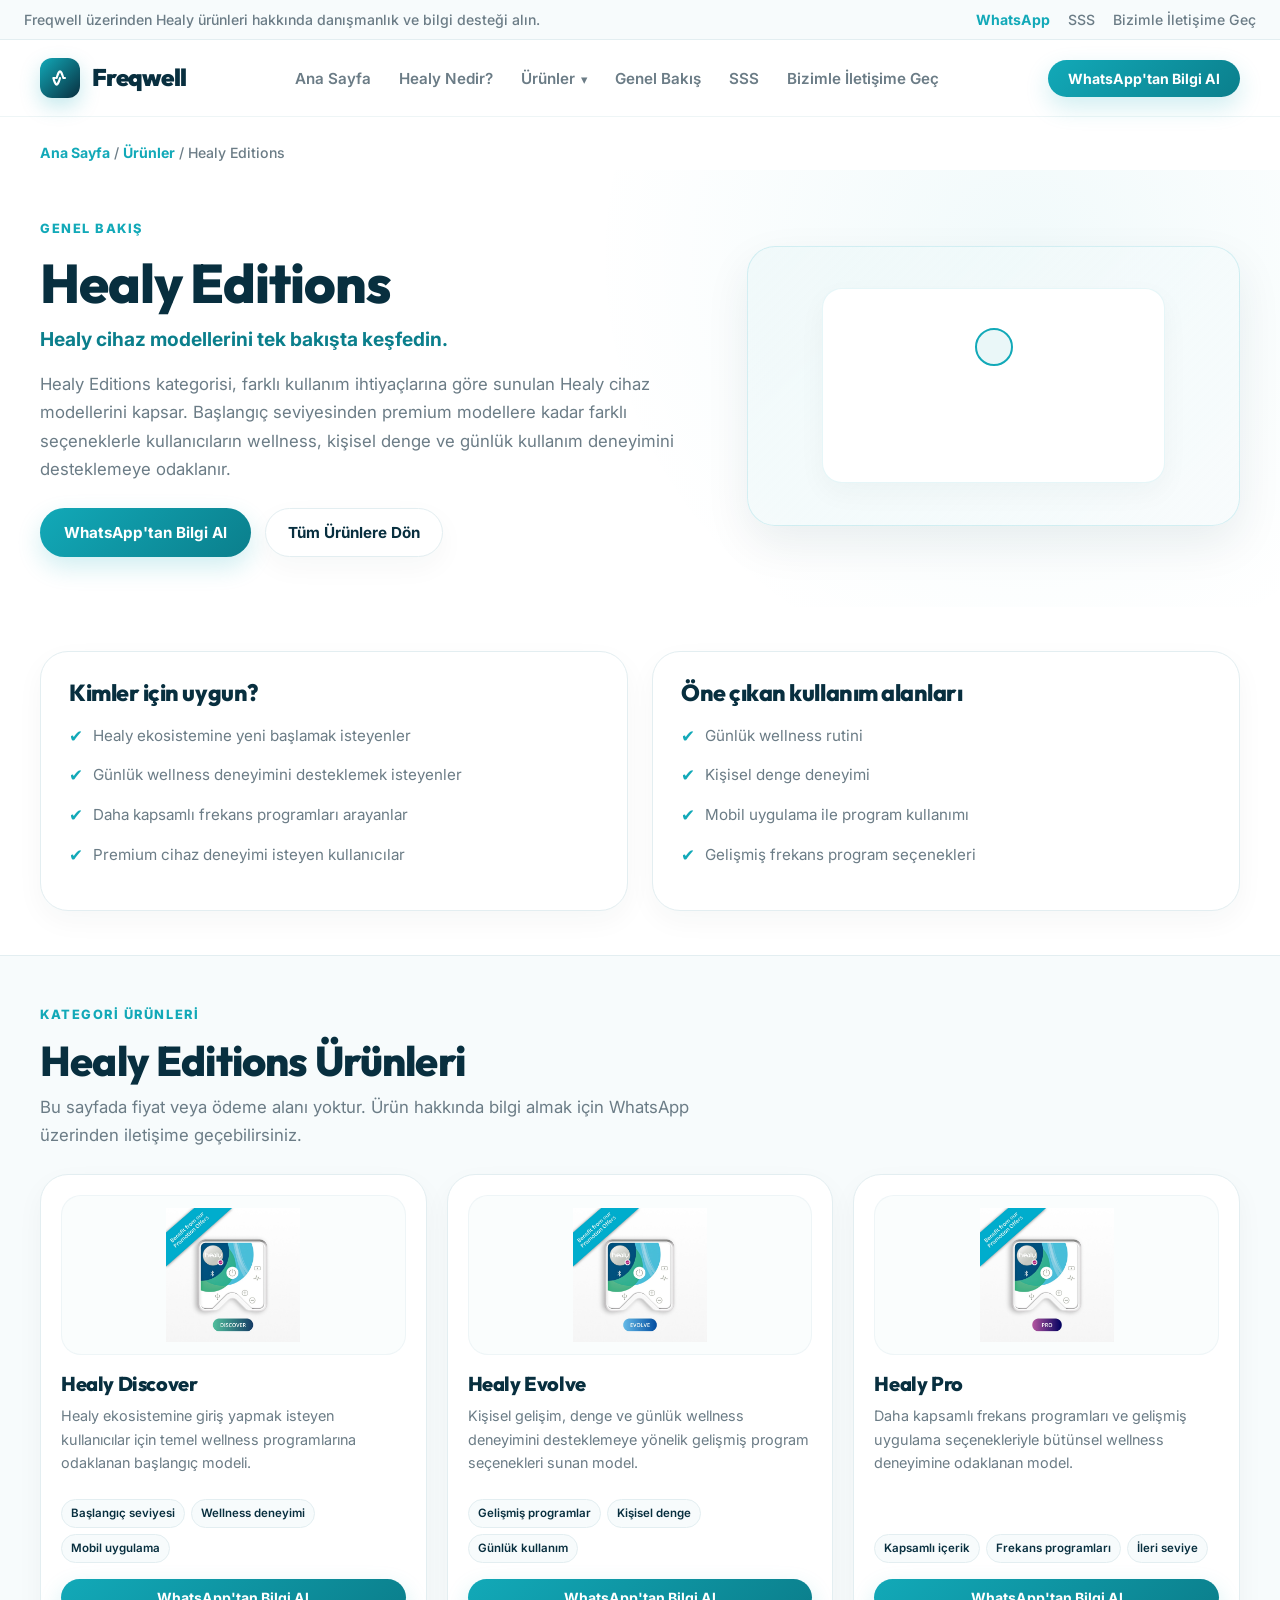
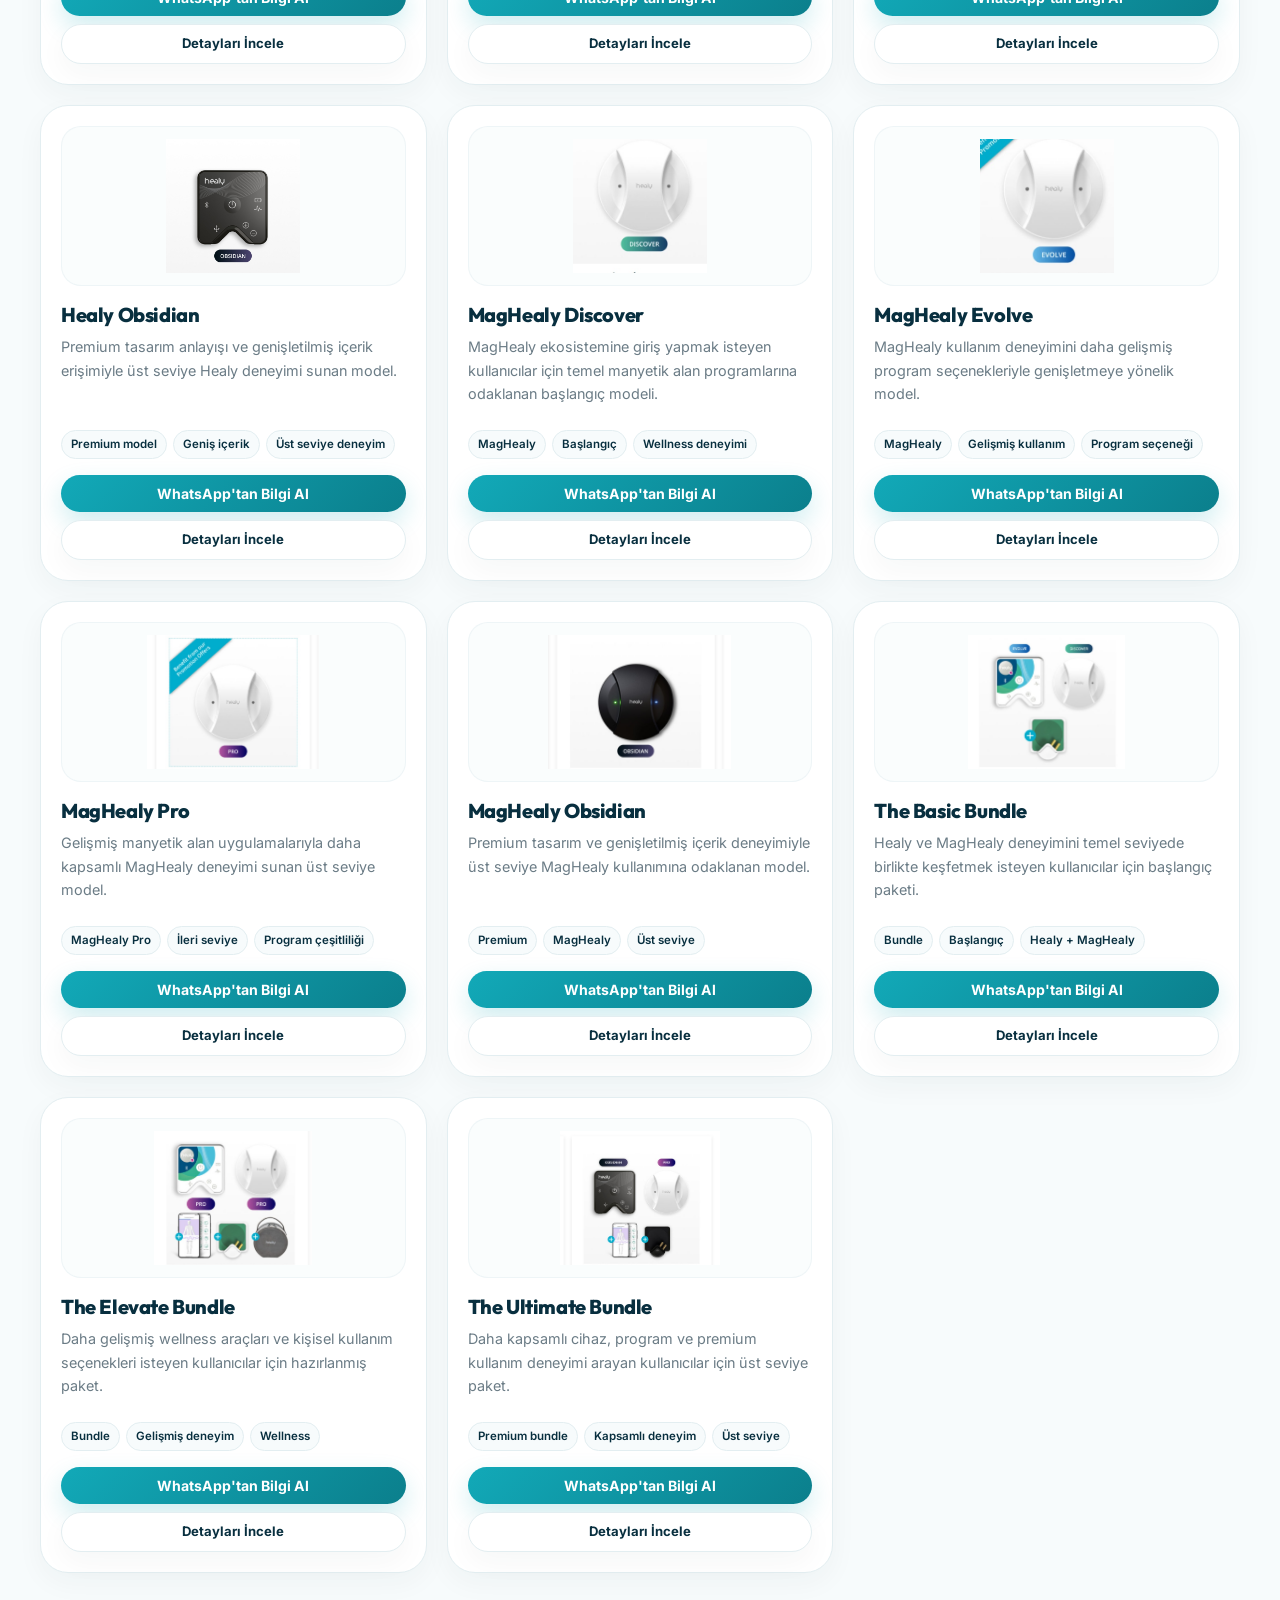
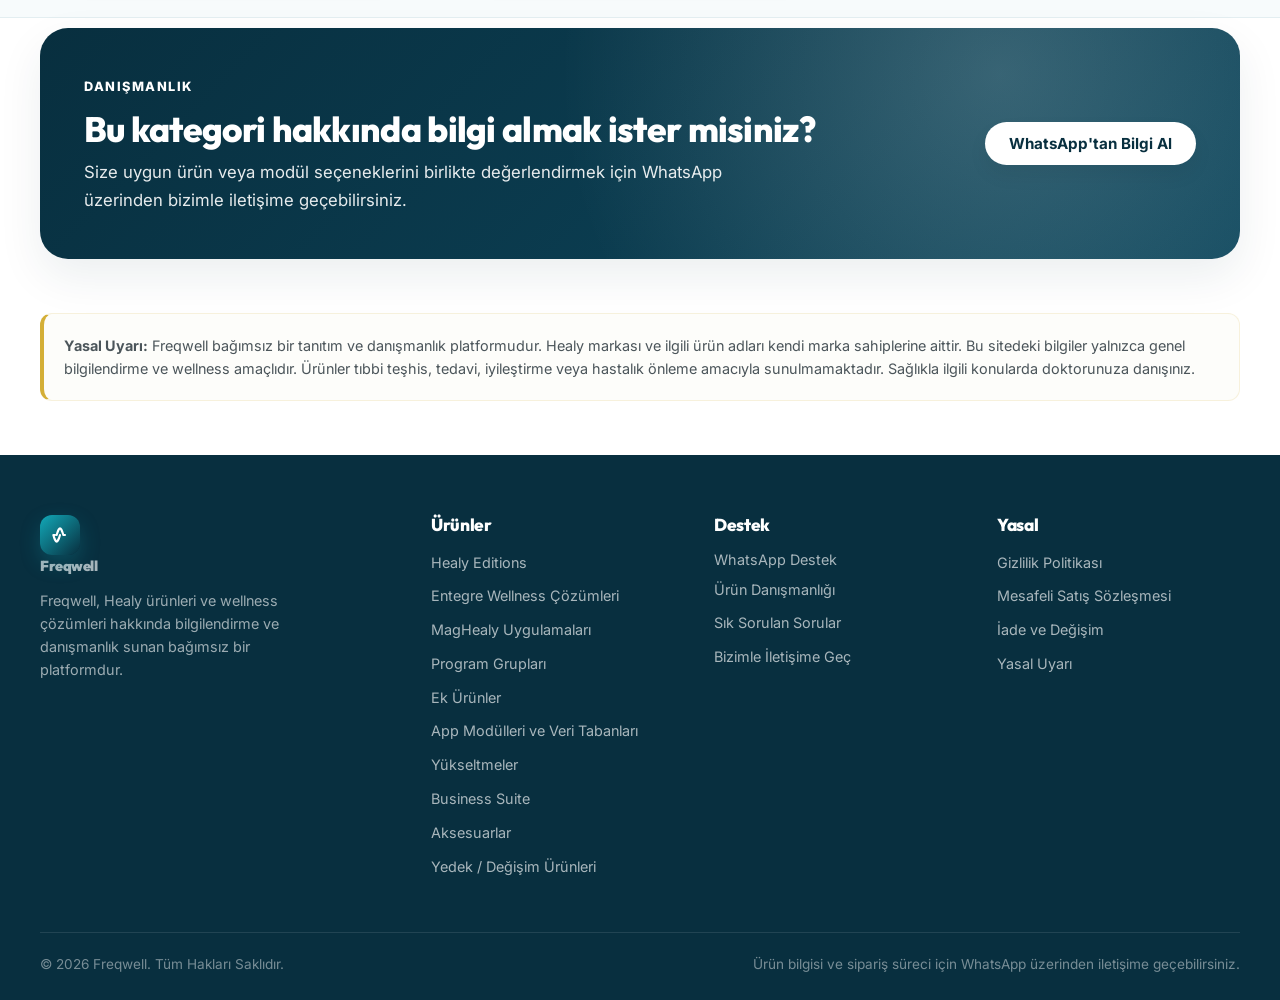
==== pages/category-overview.html @ 941a9c40 "Sıfırdan temiz yükleme" ====
<!DOCTYPE html>
<html lang="tr">
<head>
  <meta charset="UTF-8" />
  <meta name="viewport" content="width=device-width, initial-scale=1.0" />
  <title>Freqwell | Kategori Genel Bakış</title>
  <meta name="description" content="Freqwell kategori genel bakış sayfası. Healy ürün kategorileri, Editions, Program grupları ve modüller hakkında Türkçe bilgilendirme." />
  <link rel="stylesheet" href="../css/style.css" />
</head>
<body data-page="overview">

  <!-- 1. ÜST PROMO BAR -->
  <div class="topbar">
    <p>Freqwell üzerinden Healy ürünleri hakkında danışmanlık ve bilgi desteği alın.</p>
    <div class="topbar-links">
      <button class="link-button" data-whatsapp-general aria-label="WhatsApp Destek">WhatsApp</button>
      <a href="../index.html#faq">SSS</a>
      <a href="../index.html#contact">Bizimle İletişime Geç</a>
    </div>
  </div>

  <!-- 2. HEADER / NAVBAR -->
  <header class="site-header" id="siteHeader">
    <nav class="navbar container">
      <a class="logo" href="../index.html" aria-label="Freqwell ana sayfa">
        <div class="logo-mark" aria-hidden="true">
          <svg class="logo-mark-svg" viewBox="0 0 24 24">
            <path d="M4 12h2M8 12c1-4 3-8 4-8s3 4 4 8m-4 0c-1 4-3 8-4 8s-3-4-4-8m12 0h2" />
          </svg>
        </div>
        <span>Freqwell</span>
      </a>

      <button class="menu-toggle" id="menuToggle" aria-label="Menüyü aç veya kapat" aria-expanded="false">
        <span></span>
        <span></span>
        <span></span>
      </button>

      <div class="nav-links" id="navLinks">
        <a href="../index.html#home">Ana Sayfa</a>
        <a href="../index.html#healy-nedir">Healy Nedir?</a>
        <div class="dropdown">
          <a href="../index.html#products">Ürünler <span style="font-size: 0.8rem; margin-left: 2px;">▾</span></a>
          <div class="dropdown-menu">
            <a href="category-overview.html?category=editions">Healy Editions</a>
            <a href="category-overview.html?category=integrated-wellness">Entegre Wellness Çözümleri</a>
            <a href="category-overview.html?category=maghealy-applications">MagHealy Uygulamaları</a>
            <a href="category-overview.html?category=program-groups">Program Grupları</a>
            <a href="category-overview.html?category=add-ons">Ek Ürünler</a>
            <a href="category-overview.html?category=app-modules">App Modülleri ve Veri Tabanları</a>
            <a href="category-overview.html?category=upgrades">Yükseltmeler</a>
            <a href="category-overview.html?category=business-suite">Business Suite</a>
            <a href="category-overview.html?category=accessories">Aksesuarlar</a>
            <a href="category-overview.html?category=replacements">Yedek / Değişim Ürünleri</a>
          </div>
        </div>
        <a href="category-overview.html?category=editions">Genel Bakış</a>
        <a href="../index.html#faq">SSS</a>
        <a href="../index.html#contact">Bizimle İletişime Geç</a>
      </div>

      <button class="primary-btn header-cta" data-whatsapp-general>WhatsApp'tan Bilgi Al</button>
    </nav>
  </header>

  <!-- DİNAMİK İÇERİK ROOTU -->
  <main id="overviewRoot">
    <!-- JS ile kategori genel bakış içeriği basılır -->
  </main>

  <!-- 9. FOOTER -->
  <footer class="site-footer">
    <div class="container footer-grid">
      <div>
        <a class="logo footer-logo" href="../index.html">
          <div class="logo-mark" aria-hidden="true">
            <svg class="logo-mark-svg" viewBox="0 0 24 24">
              <path d="M4 12h2M8 12c1-4 3-8 4-8s3 4 4 8m-4 0c-1 4-3 8-4 8s-3-4-4-8m12 0h2" />
            </svg>
          </div>
          <span>Freqwell</span>
        </a>
        <p>Freqwell, Healy ürünleri ve wellness çözümleri hakkında bilgilendirme ve danışmanlık sunan bağımsız bir platformdur.</p>
      </div>
      <div>
        <h3>Ürünler</h3>
        <a href="category-overview.html?category=editions">Healy Editions</a>
        <a href="category-overview.html?category=integrated-wellness">Entegre Wellness Çözümleri</a>
        <a href="category-overview.html?category=maghealy-applications">MagHealy Uygulamaları</a>
        <a href="category-overview.html?category=program-groups">Program Grupları</a>
        <a href="category-overview.html?category=add-ons">Ek Ürünler</a>
        <a href="category-overview.html?category=app-modules">App Modülleri ve Veri Tabanları</a>
        <a href="category-overview.html?category=upgrades">Yükseltmeler</a>
        <a href="category-overview.html?category=business-suite">Business Suite</a>
        <a href="category-overview.html?category=accessories">Aksesuarlar</a>
        <a href="category-overview.html?category=replacements">Yedek / Değişim Ürünleri</a>
      </div>
      <div>
        <h3>Destek</h3>
        <button class="footer-link-btn" data-whatsapp-general>WhatsApp Destek</button>
        <a href="../index.html#healy-nedir">Ürün Danışmanlığı</a>
        <a href="../index.html#faq">Sık Sorulan Sorular</a>
        <a href="../index.html#contact">Bizimle İletişime Geç</a>
      </div>
      <div>
        <h3>Yasal</h3>
        <a href="../index.html#contact">Gizlilik Politikası</a>
        <a href="../index.html#contact">Mesafeli Satış Sözleşmesi</a>
        <a href="../index.html#contact">İade ve Değişim</a>
        <a href="../index.html#contact">Yasal Uyarı</a>
      </div>
    </div>
    <div class="container footer-bottom">
      <span>© 2026 Freqwell. Tüm Hakları Saklıdır.</span>
      <span>Ürün bilgisi ve sipariş süreci için WhatsApp üzerinden iletişime geçebilirsiniz.</span>
    </div>
  </footer>

  <div class="toast" id="toast" role="status" aria-live="polite"></div>
  <script src="../js/script.js"></script>
</body>
</html>
---- css/style.css ----
@import url('https://fonts.googleapis.com/css2?family=Inter:wght@300;400;500;600;700;800&family=Outfit:wght@400;500;600;700;800;900&display=swap');

:root {
  --primary: #082f3f;       /* Koyu lacivert başlıklar */
  --secondary: #eaf7f8;     /* Soft petrol mavisi/turkuaz yardımcı */
  --accent: #12a9b8;        /* Petrol mavisi / turkuaz vurgu */
  --accent-dark: #0b7f8c;   /* Koyu turkuaz vurgu */
  --background: #ffffff;    /* Beyaz ağırlıklı arka plan */
  --surface: #f7fbfc;       /* Soft gri-mavi kart yüzeyleri */
  --text: #102a34;          /* Okunabilir koyu metin */
  --muted: #6b7c86;         /* İkincil metin */
  --border: #e3eef1;        /* İnce sınırlar */
  --shadow: 0 18px 45px rgba(8, 47, 63, 0.08); /* Yumuşak gölge */
  --shadow-soft: 0 10px 28px rgba(8, 47, 63, 0.04);
  --gold: #d4af37;          /* Yardımcı soft altın rengi */
  --radius: 28px;
  --radius-sm: 16px;
  --container: 1200px;
  --transition: all 0.3s cubic-bezier(0.16, 1, 0.3, 1);
}

* {
  box-sizing: border-box;
  margin: 0;
  padding: 0;
}

html {
  scroll-behavior: smooth;
  scroll-padding-top: 100px;
}

body {
  font-family: 'Inter', ui-sans-serif, system-ui, -apple-system, sans-serif;
  color: var(--text);
  background: var(--background);
  line-height: 1.65;
  -webkit-font-smoothing: antialiased;
}

body.menu-open {
  overflow: hidden;
}

a {
  color: inherit;
  text-decoration: none;
  transition: var(--transition);
}

button {
  font-family: inherit;
  border: none;
  background: none;
  cursor: pointer;
  outline: none;
}

/* Typography */
h1, h2, h3, h4 {
  font-family: 'Outfit', sans-serif;
  color: var(--primary);
  font-weight: 800;
  line-height: 1.15;
  letter-spacing: -0.02em;
}

h1 {
  font-size: clamp(2.6rem, 6.5vw, 4.6rem);
}

h2 {
  font-size: clamp(2rem, 4vw, 2.6rem);
}

h3 {
  font-size: clamp(1.2rem, 2.5vw, 1.45rem);
}

p {
  color: var(--muted);
}

/* Layout Utilities */
.container {
  width: min(var(--container), calc(100% - 48px));
  margin: 0 auto;
}

.narrow {
  width: min(800px, calc(100% - 48px));
}

/* Topbar */
.topbar {
  background: var(--surface);
  border-bottom: 1px solid var(--border);
  padding: 8px 24px;
  display: flex;
  justify-content: space-between;
  align-items: center;
  gap: 20px;
  font-size: 0.88rem;
  color: var(--muted);
}

.topbar p {
  margin: 0;
  font-weight: 500;
}

.topbar-links {
  display: flex;
  align-items: center;
  gap: 18px;
}

.topbar-links a {
  color: var(--muted);
  font-weight: 500;
}

.topbar-links a:hover {
  color: var(--accent);
}

.link-button {
  color: var(--accent);
  font-weight: 700;
  font-size: 0.88rem;
  display: inline-flex;
  align-items: center;
  gap: 4px;
}

.link-button:hover {
  color: var(--accent-dark);
}

/* Sticky Header */
.site-header {
  position: sticky;
  top: 0;
  z-index: 100;
  background: rgba(255, 255, 255, 0.85);
  backdrop-filter: blur(20px);
  -webkit-backdrop-filter: blur(20px);
  border-bottom: 1px solid rgba(227, 238, 241, 0.6);
  transition: var(--transition);
}

.site-header.scrolled {
  box-shadow: var(--shadow-soft);
  background: rgba(255, 255, 255, 0.95);
  border-bottom-color: var(--border);
}

.navbar {
  min-height: 76px;
  display: flex;
  align-items: center;
  justify-content: space-between;
  gap: 24px;
}

/* Logo Design */
.logo {
  display: inline-flex;
  align-items: center;
  gap: 12px;
  font-family: 'Outfit', sans-serif;
  font-weight: 900;
  font-size: 1.5rem;
  letter-spacing: -0.03em;
  color: var(--primary);
}

.logo-mark {
  width: 40px;
  height: 40px;
  display: grid;
  place-items: center;
  border-radius: 12px;
  background: linear-gradient(135deg, var(--accent), var(--primary));
  color: #ffffff;
  box-shadow: 0 8px 20px rgba(18, 169, 184, 0.25);
  font-weight: 900;
  font-size: 1.3rem;
  position: relative;
  overflow: hidden;
}

.logo-mark::after {
  content: "";
  position: absolute;
  top: 0; left: -100%;
  width: 50%; height: 100%;
  background: linear-gradient(90deg, transparent, rgba(255,255,255,0.3), transparent);
  transform: skewX(-20deg);
  animation: shine 6s infinite;
}

@keyframes shine {
  0% { left: -100%; }
  20% { left: 200%; }
  100% { left: 200%; }
}

.logo-mark-svg {
  width: 20px;
  height: 20px;
  stroke: currentColor;
  stroke-width: 2.5;
  stroke-linecap: round;
  stroke-linejoin: round;
  fill: none;
}

.nav-links {
  display: flex;
  align-items: center;
  gap: 28px;
  font-weight: 600;
  font-size: 0.95rem;
  color: var(--muted);
}

.nav-links a {
  position: relative;
  padding: 6px 0;
}

.nav-links a::after {
  content: "";
  position: absolute;
  bottom: 0; left: 0;
  width: 0; height: 2px;
  background-color: var(--accent);
  transition: var(--transition);
}

.nav-links a:hover {
  color: var(--primary);
}

.nav-links a:hover::after {
  width: 100%;
}

.menu-toggle {
  display: none;
  width: 46px;
  height: 46px;
  border: 1px solid var(--border);
  background: var(--background);
  border-radius: 14px;
  flex-direction: column;
  align-items: center;
  justify-content: center;
  gap: 5px;
  transition: var(--transition);
}

.menu-toggle span {
  width: 22px;
  height: 2px;
  background-color: var(--primary);
  border-radius: 10px;
  transition: var(--transition);
}

/* Buttons styling */
.primary-btn, .secondary-btn, .overview-btn, .filter-btn {
  display: inline-flex;
  align-items: center;
  justify-content: center;
  gap: 8px;
  border-radius: 999px;
  font-weight: 700;
  font-size: 0.95rem;
  transition: var(--transition);
}

.primary-btn {
  padding: 12px 24px;
  background: linear-gradient(135deg, var(--accent), var(--accent-dark));
  color: #ffffff;
  box-shadow: 0 10px 24px rgba(18, 169, 184, 0.2);
}

.primary-btn:hover {
  transform: translateY(-3px);
  box-shadow: 0 14px 30px rgba(18, 169, 184, 0.3);
}

.secondary-btn {
  padding: 11px 22px;
  background: #ffffff;
  color: var(--primary);
  border: 1px solid var(--border);
  box-shadow: var(--shadow-soft);
}

.secondary-btn:hover {
  transform: translateY(-3px);
  border-color: var(--accent);
  color: var(--accent);
  box-shadow: var(--shadow);
}

.secondary-btn.small {
  padding: 8px 16px;
  font-size: 0.85rem;
}

.header-cta {
  font-size: 0.88rem;
  padding: 10px 20px;
}

/* Hero Section */
.shop-hero {
  padding: 64px 0 54px;
  background: 
    radial-gradient(circle at 85% 15%, rgba(18, 169, 184, 0.06), transparent 38%),
    radial-gradient(circle at 15% 85%, rgba(212, 175, 55, 0.03), transparent 30%),
    #ffffff;
  position: relative;
  overflow: hidden;
}

.hero-grid {
  display: grid;
  grid-template-columns: 1.1fr 0.9fr;
  gap: 60px;
  align-items: center;
}

.eyebrow {
  display: inline-block;
  font-size: 0.8rem;
  font-weight: 800;
  text-transform: uppercase;
  letter-spacing: 0.12em;
  color: var(--accent);
  margin-bottom: 12px;
}

.hero-copy p {
  margin: 18px 0 28px;
  font-size: 1.12rem;
  max-width: 580px;
  color: var(--muted);
}

.hero-actions {
  display: flex;
  gap: 14px;
  flex-wrap: wrap;
}

/* Hero CSS Mockup Area */
.hero-visual {
  position: relative;
  display: grid;
  place-items: center;
  min-height: 400px;
}

.hero-visual::before {
  content: "";
  position: absolute;
  width: 90%;
  height: 90%;
  border-radius: 50%;
  background: radial-gradient(circle, rgba(18, 169, 184, 0.06) 0%, transparent 70%);
  z-index: 1;
}

.mock-device {
  width: min(270px, 75vw);
  height: 350px;
  border-radius: 40px;
  background: #ffffff;
  border: 1px solid rgba(18, 169, 184, 0.12);
  box-shadow: var(--shadow);
  padding: 24px;
  position: relative;
  z-index: 2;
  transform: rotate(-3deg);
  display: flex;
  flex-direction: column;
  justify-content: space-between;
}

.mock-screen {
  flex-grow: 1;
  border-radius: 24px;
  background: linear-gradient(135deg, rgba(234, 247, 248, 0.8) 0%, rgba(247, 251, 252, 0.9) 100%);
  border: 1px solid rgba(18, 169, 184, 0.08);
  position: relative;
  overflow: hidden;
  padding: 16px;
}

.mock-screen::before {
  content: "";
  position: absolute;
  width: 120px;
  height: 120px;
  border-radius: 50%;
  background: radial-gradient(circle, rgba(18, 169, 184, 0.15) 0%, transparent 60%);
  right: -30px;
  top: -30px;
}

.mock-app-logo {
  font-family: 'Outfit', sans-serif;
  font-weight: 900;
  font-size: 0.9rem;
  color: var(--primary);
  display: flex;
  align-items: center;
  gap: 6px;
  margin-bottom: 16px;
}

.mock-app-logo span {
  width: 12px;
  height: 12px;
  background: var(--accent);
  border-radius: 50%;
}

.mock-screen-content {
  display: grid;
  gap: 8px;
}

.mock-bar {
  height: 8px;
  background: rgba(18, 169, 184, 0.1);
  border-radius: 99px;
  width: 100%;
}

.mock-bar.short {
  width: 60%;
}

.mock-bar.medium {
  width: 80%;
}

.mock-app-circle {
  width: 44px;
  height: 44px;
  border-radius: 50%;
  border: 2px solid var(--accent);
  margin: 8px auto;
  display: grid;
  place-items: center;
  position: relative;
}

.mock-app-circle::after {
  content: "";
  width: 28px;
  height: 28px;
  background: var(--accent);
  border-radius: 50%;
  opacity: 0.85;
}

.mock-dot {
  width: 32px;
  height: 6px;
  background: var(--border);
  border-radius: 99px;
  margin: 10px auto 0;
}

/* Floating Cards styling */
.floating-card {
  position: absolute;
  padding: 10px 16px;
  background: rgba(255, 255, 255, 0.9);
  border: 1px solid rgba(227, 238, 241, 0.7);
  box-shadow: var(--shadow-soft);
  backdrop-filter: blur(10px);
  border-radius: 18px;
  font-family: 'Outfit', sans-serif;
  font-weight: 700;
  font-size: 0.8rem;
  color: var(--primary);
  z-index: 3;
  display: flex;
  align-items: center;
  gap: 8px;
}

.floating-card::before {
  content: "";
  width: 6px;
  height: 6px;
  border-radius: 50%;
  background: var(--accent);
}

.floating-card.one {
  top: 50px;
  left: 10px;
  animation: float1 5s ease-in-out infinite;
}

.floating-card.two {
  top: 150px;
  right: 5px;
  animation: float2 6s ease-in-out infinite 0.5s;
}

.floating-card.three {
  bottom: 60px;
  left: 20px;
  animation: float1 5.5s ease-in-out infinite 1s;
}

.floating-card.four {
  bottom: 110px;
  right: 25px;
  animation: float2 5.2s ease-in-out infinite 1.5s;
}

@keyframes float1 {
  0%, 100% { transform: translateY(0); }
  50% { transform: translateY(-8px); }
}

@keyframes float2 {
  0%, 100% { transform: translateY(0); }
  50% { transform: translateY(-6px); }
}

/* Category Strip Section */
.category-strip-section {
  padding: 24px 0 10px;
  background: var(--surface);
  border-top: 1px solid var(--border);
  border-bottom: 1px solid var(--border);
}

.category-strip {
  display: flex;
  gap: 14px;
  overflow-x: auto;
  padding: 6px 0 16px;
  scrollbar-width: none; /* Firefox */
}

.category-strip::-webkit-scrollbar {
  display: none; /* Safari & Chrome */
}

.category-card {
  flex-shrink: 0;
  min-width: 140px;
  padding: 14px;
  background: #ffffff;
  border: 1px solid var(--border);
  border-radius: 20px;
  display: flex;
  flex-direction: column;
  align-items: center;
  justify-content: center;
  gap: 8px;
  text-align: center;
  box-shadow: var(--shadow-soft);
  color: var(--primary);
  font-weight: 700;
  font-size: 0.85rem;
}

.category-card:hover {
  transform: translateY(-4px);
  box-shadow: var(--shadow);
  border-color: var(--accent);
}

.category-icon {
  width: 40px;
  height: 40px;
  border-radius: 50%;
  background: var(--secondary);
  color: var(--accent-dark);
  display: grid;
  place-items: center;
  font-size: 1.15rem;
  font-weight: 500;
  transition: var(--transition);
}

.category-card:hover .category-icon {
  background: var(--accent);
  color: #ffffff;
}

/* Products Section */
.products-section {
  padding: 48px 0;
}

.section-heading {
  margin-bottom: 24px;
}

.section-heading.center {
  text-align: center;
  margin-left: auto;
  margin-right: auto;
}

.section-heading p {
  font-size: 1.05rem;
  margin-top: 10px;
  max-width: 680px;
}

.section-heading.center p {
  margin-left: auto;
  margin-right: auto;
}

/* Filters Bar */
.filter-bar {
  display: flex;
  flex-wrap: wrap;
  gap: 8px;
  margin-bottom: 28px;
}

.filter-btn {
  padding: 8px 16px;
  background: #ffffff;
  color: var(--primary);
  border: 1px solid var(--border);
  font-size: 0.85rem;
}

.filter-btn.active, .filter-btn:hover {
  background: var(--primary);
  color: #ffffff;
  border-color: var(--primary);
  box-shadow: var(--shadow-soft);
}

.product-sections {
  display: grid;
  gap: 44px;
}

.product-category-section {
  scroll-margin-top: 110px;
  transition: opacity 0.4s ease;
}

.category-header {
  display: flex;
  align-items: flex-end;
  justify-content: space-between;
  gap: 20px;
  margin-bottom: 16px;
  border-bottom: 1px solid var(--border);
  padding-bottom: 12px;
}

.category-header h2 {
  font-size: 1.65rem;
}

.category-header p {
  margin-top: 6px;
  font-size: 0.92rem;
  color: var(--muted);
  max-width: 700px;
}

.overview-btn {
  flex-shrink: 0;
  padding: 8px 18px;
  background: var(--secondary);
  color: var(--accent-dark);
  font-size: 0.85rem;
  border: 1px solid rgba(18, 169, 184, 0.1);
}

.overview-btn:hover {
  background: var(--accent);
  color: #ffffff;
}

/* Product Grid */
.product-grid {
  display: grid;
  grid-template-columns: repeat(3, minmax(0, 1fr));
  gap: 20px;
}

.product-card {
  background: #ffffff;
  border: 1px solid var(--border);
  border-radius: var(--radius);
  padding: 20px;
  display: flex;
  flex-direction: column;
  min-height: 100%;
  box-shadow: var(--shadow-soft);
  transition: var(--transition);
}

.product-card:hover {
  transform: translateY(-6px);
  box-shadow: var(--shadow);
  border-color: rgba(18, 169, 184, 0.2);
}

/* Ürün Görsel Alanı */
.product-art {
  height: 160px;
  background-color: #fafdfd;
  border-radius: 20px;
  margin-bottom: 16px;
  overflow: hidden;
  position: relative;
  border: 1px solid rgba(227, 238, 241, 0.5);
  padding: 12px;
  background-origin: content-box;
}

.product-title-link:hover {
  color: var(--accent);
}

.product-card h3 {
  margin-bottom: 8px;
  font-size: 1.25rem;
  line-height: 1.25;
}

.product-card p {
  font-size: 0.9rem;
  color: var(--muted);
  flex-grow: 1;
  margin-bottom: 14px;
}

.badge-row {
  display: flex;
  flex-wrap: wrap;
  gap: 6px;
  margin: 10px 0 16px;
}

.badge {
  font-size: 0.72rem;
  padding: 4px 9px;
  background: var(--surface);
  border: 1px solid var(--border);
  color: var(--primary);
  border-radius: 99px;
  font-weight: 600;
}

.product-card-actions {
  display: flex;
  flex-direction: column;
  gap: 8px;
  margin-top: auto;
  width: 100%;
}

.product-card .primary-btn {
  width: 100%;
  padding: 10px 16px;
  font-size: 0.88rem;
}

/* Info Band (Bulletproof Info Cards) */
.info-band {
  padding: 36px 0;
  background: var(--surface);
  border-top: 1px solid var(--border);
  border-bottom: 1px solid var(--border);
}

.info-grid {
  display: grid;
  grid-template-columns: repeat(3, minmax(0, 1fr));
  gap: 24px;
}

.info-card {
  background: #ffffff;
  border: 1px solid var(--border);
  border-radius: var(--radius);
  padding: 24px;
  box-shadow: var(--shadow-soft);
  text-align: center;
}

.info-card strong {
  display: block;
  font-family: 'Outfit', sans-serif;
  font-size: 1.15rem;
  color: var(--primary);
  margin-bottom: 8px;
}

.info-card p {
  font-size: 0.92rem;
  color: var(--muted);
}

/* FAQ Accordion Section */
.faq-section {
  padding: 54px 0;
}

.faq-list {
  display: grid;
  gap: 12px;
}

.faq-item {
  border: 1px solid var(--border);
  border-radius: 18px;
  background: #ffffff;
  overflow: hidden;
  box-shadow: var(--shadow-soft);
  transition: var(--transition);
}

.faq-item:hover {
  border-color: rgba(18, 169, 184, 0.2);
}

.faq-question {
  width: 100%;
  padding: 18px 24px;
  text-align: left;
  background: #ffffff;
  color: var(--primary);
  font-family: 'Outfit', sans-serif;
  font-size: 1.08rem;
  font-weight: 700;
  display: flex;
  justify-content: space-between;
  align-items: center;
  gap: 20px;
}

.faq-question::after {
  content: "+";
  font-size: 1.35rem;
  color: var(--accent);
  transition: transform 0.3s ease;
}

.faq-item.open .faq-question::after {
  transform: rotate(45deg);
  content: "+";
}

.faq-answer {
  max-height: 0;
  overflow: hidden;
  padding: 0 24px;
  color: var(--muted);
  font-size: 0.94rem;
  transition: max-height 0.3s cubic-bezier(0.16, 1, 0.3, 1), padding 0.3s ease;
}

.faq-item.open .faq-answer {
  max-height: 300px;
  padding-bottom: 20px;
}

/* Contact CTA Box */
.contact-cta {
  padding: 10px 0 54px;
}

.cta-card {
  padding: 44px;
  background: 
    radial-gradient(circle at 80% 20%, rgba(234, 247, 248, 0.2), transparent 45%),
    linear-gradient(135deg, var(--primary) 0%, #0d465c 100%);
  border-radius: var(--radius);
  color: #ffffff;
  display: flex;
  align-items: center;
  justify-content: space-between;
  gap: 36px;
  box-shadow: var(--shadow);
}

.cta-card h2, .cta-card p, .cta-card .eyebrow {
  color: #ffffff;
}

.cta-card h2 {
  font-size: clamp(1.6rem, 3.5vw, 2.2rem);
}

.cta-card p {
  margin-top: 10px;
  font-size: 1.05rem;
  opacity: 0.9;
  max-width: 640px;
}

.cta-card .primary-btn {
  background: #ffffff;
  color: var(--primary);
  box-shadow: 0 10px 20px rgba(0,0,0,0.06);
  flex-shrink: 0;
}

.cta-card .primary-btn:hover {
  background: var(--secondary);
  color: var(--accent-dark);
}

/* Legal disclaimer banner */
.legal-note {
  padding: 0 0 40px;
}

.legal-note p, .overview-warning p {
  padding: 20px;
  background: #fdfdfa;
  border: 1px solid rgba(212, 175, 55, 0.15);
  border-left: 4px solid var(--gold);
  border-radius: 12px;
  font-size: 0.9rem;
  color: #4b555a;
  line-height: 1.6;
}

/* Premium Footer */
.site-footer {
  padding: 60px 0 24px;
  background: var(--primary);
  color: rgba(255, 255, 255, 0.75);
}

.footer-grid {
  display: grid;
  grid-template-columns: 1.3fr repeat(3, 0.9fr);
  gap: 40px;
  margin-bottom: 44px;
}

.footer-logo {
  color: #ffffff;
  margin-bottom: 16px;
}

.footer-grid p {
  font-size: 0.9rem;
  color: rgba(255, 255, 255, 0.6);
  max-width: 280px;
  line-height: 1.6;
}

.footer-grid h3 {
  color: #ffffff;
  font-size: 1.08rem;
  margin-bottom: 16px;
}

.footer-grid a, .footer-link-btn {
  display: block;
  font-size: 0.9rem;
  color: rgba(255, 255, 255, 0.65);
  margin-bottom: 10px;
  transition: var(--transition);
}

.footer-grid a:hover, .footer-link-btn:hover {
  color: #ffffff;
  transform: translateX(3px);
}

.footer-bottom {
  border-top: 1px solid rgba(255, 255, 255, 0.1);
  padding-top: 20px;
  display: flex;
  justify-content: space-between;
  align-items: center;
  font-size: 0.85rem;
  color: rgba(255, 255, 255, 0.45);
}

/* Toast alert */
.toast {
  position: fixed;
  bottom: 30px;
  left: 50%;
  transform: translate(-50%, 40px);
  opacity: 0;
  pointer-events: none;
  background: var(--primary);
  color: #ffffff;
  padding: 12px 24px;
  border-radius: 99px;
  font-weight: 600;
  font-size: 0.9rem;
  box-shadow: var(--shadow);
  z-index: 200;
  transition: var(--transition);
}

.toast.show {
  opacity: 1;
  transform: translate(-50%, 0);
}

/* Overview Template Specifics */
.breadcrumb {
  padding: 24px 0 6px;
  font-size: 0.88rem;
  color: var(--muted);
  font-weight: 500;
}

.breadcrumb a {
  color: var(--accent);
  font-weight: 700;
}

.breadcrumb a:hover {
  color: var(--accent-dark);
}

.overview-hero {
  padding: 44px 0 50px;
  background: 
    radial-gradient(circle at 80% 20%, rgba(18, 169, 184, 0.06), transparent 40%),
    #ffffff;
}

.overview-hero-grid {
  display: grid;
  grid-template-columns: 1.15fr 0.85fr;
  gap: 40px;
  align-items: center;
}

.overview-hero h1 {
  font-size: clamp(2.2rem, 5vw, 3.4rem);
}

.overview-hero .subtitle {
  font-size: 1.2rem;
  color: var(--accent-dark);
  margin-top: 10px;
}

.overview-hero .desc-text {
  margin: 14px 0 24px;
  font-size: 1.05rem;
  line-height: 1.7;
}

.overview-mock {
  height: 280px;
  background: linear-gradient(135deg, rgba(234, 247, 248, 0.6) 0%, rgba(247, 251, 252, 0.9) 100%);
  border: 1px solid rgba(18, 169, 184, 0.15);
  border-radius: var(--radius);
  box-shadow: var(--shadow);
  display: grid;
  place-items: center;
  position: relative;
  overflow: hidden;
}

.mock-card-inner {
  width: 70%;
  height: 70%;
  background: #ffffff;
  border-radius: 20px;
  border: 1px solid rgba(18, 169, 184, 0.1);
  box-shadow: var(--shadow-soft);
  position: relative;
  display: grid;
  place-items: center;
}

.mock-pulse {
  width: 38px;
  height: 38px;
  border-radius: 50%;
  background: var(--secondary);
  border: 2px solid var(--accent);
  animation: pulseEffect 2s infinite;
}

@keyframes pulseEffect {
  0% { transform: scale(0.95); box-shadow: 0 0 0 0 rgba(18, 169, 184, 0.3); }
  70% { transform: scale(1.1); box-shadow: 0 0 0 12px rgba(18, 169, 184, 0); }
  100% { transform: scale(0.95); box-shadow: 0 0 0 0 rgba(18, 169, 184, 0); }
}

.overview-section {
  padding: 44px 0;
}

.overview-section.alt {
  background: var(--surface);
  border-top: 1px solid var(--border);
  border-bottom: 1px solid var(--border);
}

.overview-split {
  display: grid;
  grid-template-columns: 1fr 1fr;
  gap: 24px;
}

.overview-list-card {
  background: #ffffff;
  border: 1px solid var(--border);
  border-radius: var(--radius);
  padding: 28px;
  box-shadow: var(--shadow-soft);
}

.overview-list-card h2 {
  font-size: 1.45rem;
  margin-bottom: 16px;
}

.clean-list {
  list-style: none;
}

.clean-list li {
  display: flex;
  align-items: flex-start;
  gap: 10px;
  margin-bottom: 12px;
  color: var(--muted);
  font-size: 0.95rem;
}

.clean-list li::before {
  content: "✔";
  color: var(--accent);
  font-weight: 900;
  font-size: 1.05rem;
}

.overview-cta {
  padding: 10px 0 54px;
}

.overview-warning {
  padding: 0 0 54px;
}

.error-state {
  min-height: 50vh;
  display: flex;
  align-items: center;
  justify-content: center;
  text-align: center;
}

.error-state h1 {
  margin: 10px 0;
}

.error-state p {
  margin-bottom: 20px;
}

/* Product Detail Page */
.simple-page {
  min-height: 55vh;
  padding: 40px 0 60px;
  background: var(--surface);
  display: grid;
  place-items: center;
}

.product-placeholder-card {
  background: #ffffff;
  border: 1px solid var(--border);
  border-radius: var(--radius);
  padding: 44px;
  max-width: 720px;
  box-shadow: var(--shadow);
  text-align: center;
}

.product-placeholder-card p {
  margin: 14px 0 24px;
  font-size: 1.05rem;
}

.product-placeholder-card .primary-btn {
  padding: 12px 36px;
}

/* Animations reveal */
.reveal {
  opacity: 0;
  transform: translateY(20px);
  transition: opacity 0.6s cubic-bezier(0.16, 1, 0.3, 1), transform 0.6s cubic-bezier(0.16, 1, 0.3, 1);
}

.reveal.visible {
  opacity: 1;
  transform: translateY(0);
}

.hidden {
  display: none !important;
}

/* Responsive Media Queries */
@media (max-width: 1100px) {
  .product-grid {
    grid-template-columns: repeat(2, minmax(0, 1fr));
  }
  
  .category-strip {
    padding-left: 4px;
  }
}

@media (max-width: 900px) {
  .topbar {
    flex-direction: column;
    padding: 10px;
    text-align: center;
    gap: 6px;
  }
  
  .menu-toggle {
    display: flex;
  }
  
  .header-cta {
    display: none;
  }
  
  .nav-links {
    position: fixed;
    top: 116px; left: 24px; right: 24px;
    background: #ffffff;
    border: 1px solid var(--border);
    border-radius: 20px;
    box-shadow: var(--shadow);
    padding: 20px;
    flex-direction: column;
    align-items: stretch;
    gap: 12px;
    display: none;
    z-index: 100;
  }
  
  .nav-links.open {
    display: flex;
  }
  
  .nav-links a {
    padding: 10px 16px;
    background: var(--surface);
    border-radius: 12px;
  }
  
  .nav-links a::after {
    display: none;
  }
  
  .hero-grid, .overview-hero-grid, .overview-split {
    grid-template-columns: 1fr;
    gap: 30px;
  }
  
  .hero-visual {
    min-height: 320px;
  }
  
  .large-device {
    height: 300px;
  }
  
  .info-grid {
    grid-template-columns: 1fr;
    gap: 16px;
  }
  
  .cta-card {
    flex-direction: column;
    align-items: flex-start;
    padding: 30px;
  }
  
  .cta-card .primary-btn {
    width: 100%;
  }
  
  .footer-grid {
    grid-template-columns: 1fr 1fr;
    gap: 30px;
  }
  
  .footer-bottom {
    flex-direction: column;
    text-align: center;
    gap: 10px;
  }
}

@media (max-width: 620px) {
  h1 {
    font-size: clamp(2rem, 10vw, 3rem);
  }
  
  .hero-actions {
    flex-direction: column;
    align-items: stretch;
  }
  
  .primary-btn, .secondary-btn {
    width: 100%;
  }
  
  .nav-links {
    top: 108px;
  }
  
  .product-grid {
    grid-template-columns: 1fr;
  }
  
  .category-header {
    flex-direction: column;
    align-items: stretch;
    gap: 10px;
  }
  
  .overview-btn {
    width: 100%;
    text-align: center;
  }
  
  .footer-grid {
    grid-template-columns: 1fr;
    gap: 24px;
  }
  
  .cta-card, .product-placeholder-card {
    padding: 24px 16px;
  }
}

/* Navbar Dropdown styling */
.nav-links .dropdown {
  position: relative;
  display: inline-block;
}

.nav-links .dropdown-menu {
  display: none;
  position: absolute;
  top: 100%;
  left: 50%;
  transform: translateX(-50%);
  background-color: #ffffff;
  min-width: 280px;
  box-shadow: 0 10px 30px rgba(0,0,0,0.08);
  border: 1px solid var(--border);
  border-radius: 16px;
  padding: 8px 0;
  z-index: 1000;
  margin-top: 10px;
  text-align: left;
}

.nav-links .dropdown-menu a {
  display: block;
  padding: 10px 20px;
  color: var(--primary);
  font-weight: 600;
  font-size: 0.88rem;
  transition: var(--transition);
  text-align: left;
  border-bottom: none;
}

.nav-links .dropdown-menu a::after {
  display: none; /* Disable the underline animation inside dropdown menu */
}

.nav-links .dropdown-menu a:hover {
  background-color: var(--surface);
  color: var(--accent);
  padding-left: 24px;
}

.nav-links .dropdown:hover .dropdown-menu {
  display: block;
}

/* Category Grid styling */
.category-grid {
  display: grid;
  grid-template-columns: repeat(auto-fill, minmax(300px, 1fr));
  gap: 24px;
  margin-top: 32px;
  width: 100%;
}

.category-grid-card {
  background: #ffffff;
  border: 1px solid var(--border);
  border-radius: var(--radius);
  padding: 24px;
  display: flex;
  flex-direction: column;
  transition: var(--transition);
  box-shadow: var(--shadow-soft);
}

.category-grid-card:hover {
  transform: translateY(-5px);
  box-shadow: var(--shadow);
  border-color: var(--accent);
}

.category-grid-icon-box {
  width: 52px;
  height: 52px;
  border-radius: 16px;
  background: var(--secondary);
  color: var(--accent-dark);
  display: grid;
  place-items: center;
  font-size: 1.6rem;
  margin-bottom: 18px;
  box-shadow: 0 4px 10px rgba(18, 169, 184, 0.05);
}

.category-grid-card h3 {
  font-size: 1.25rem;
  margin-bottom: 10px;
  color: var(--primary);
  font-family: 'Outfit', sans-serif;
  font-weight: 700;
}

.category-grid-card p {
  font-size: 0.88rem;
  color: var(--muted);
  line-height: 1.5;
  margin-bottom: 22px;
  flex-grow: 1;
}

/* Responsive category grid adjustments */
@media (max-width: 768px) {
  .nav-links .dropdown-menu {
    position: static;
    transform: none;
    box-shadow: none;
    border: none;
    padding-left: 20px;
    background: transparent;
    display: none; /* Keep hidden on mobile vertical menu unless user expands it, or simple scroll */
    margin-top: 0;
    min-width: unset;
  }
}
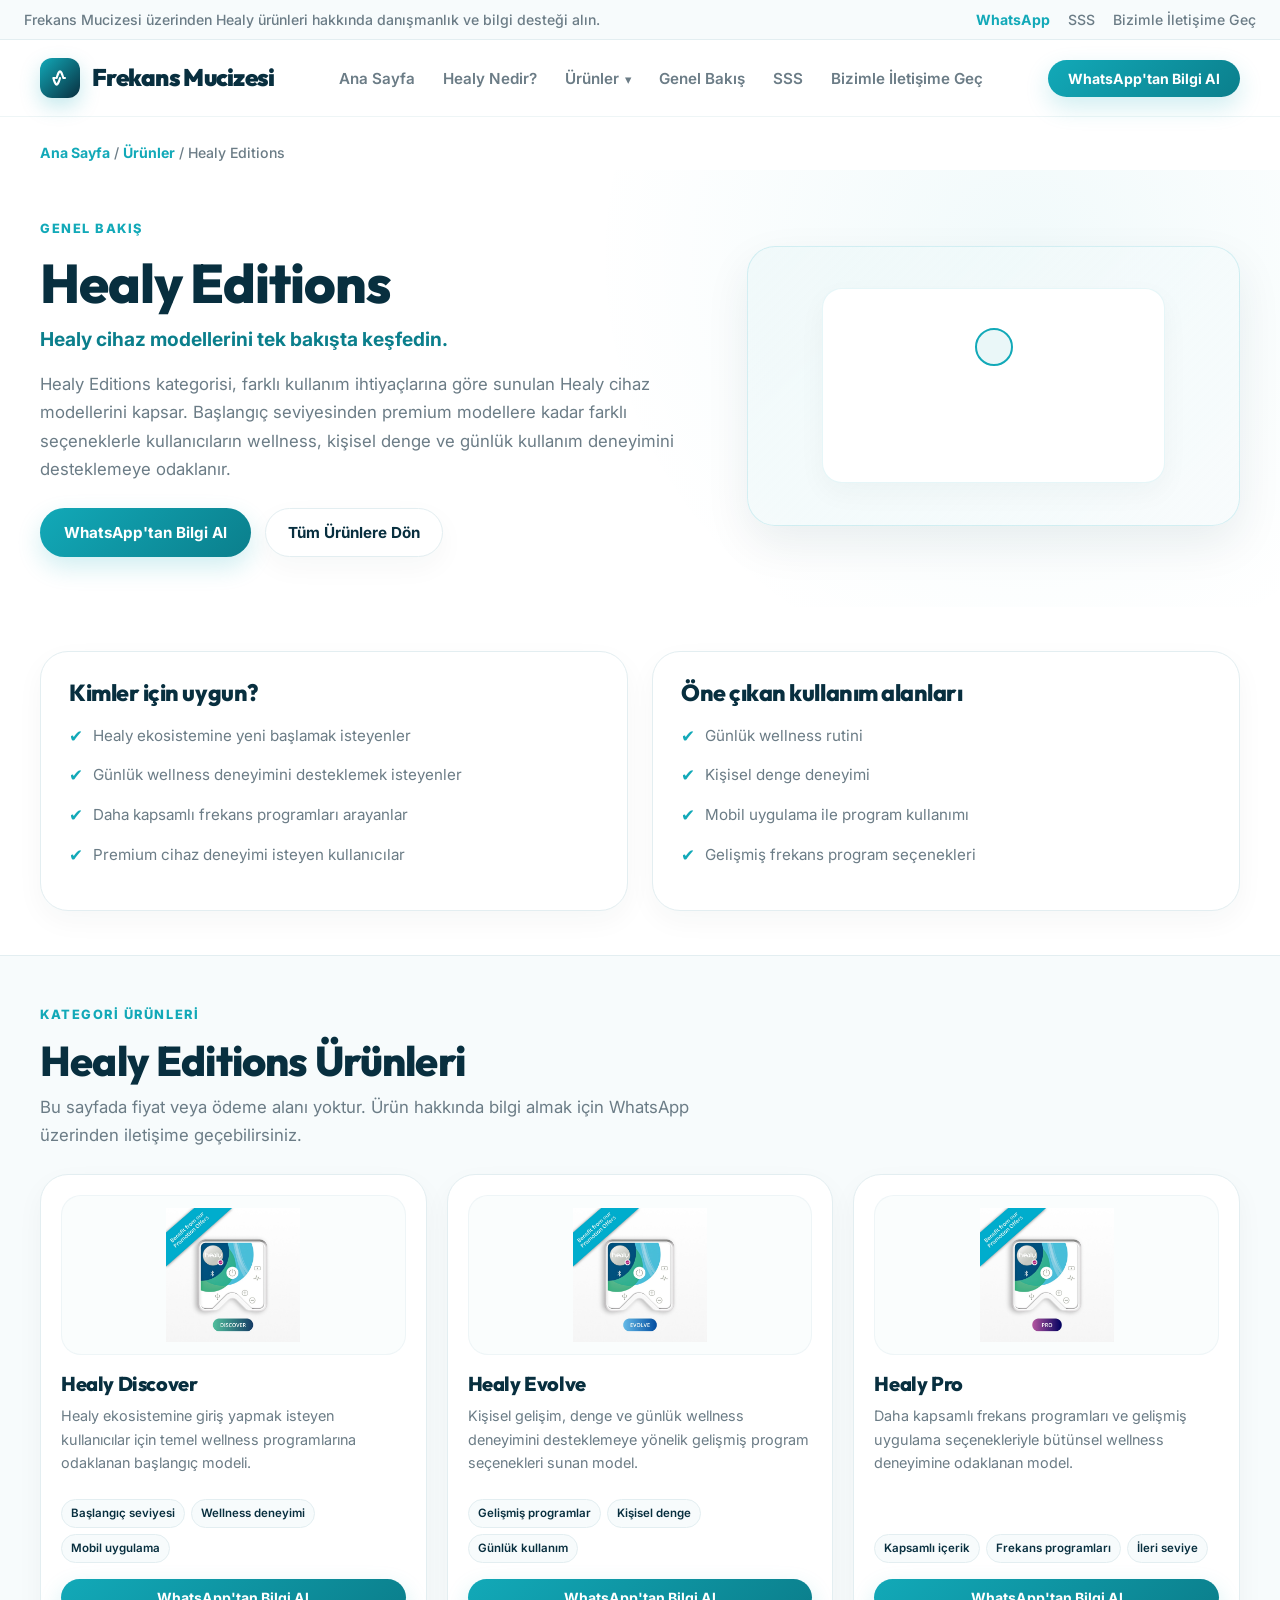
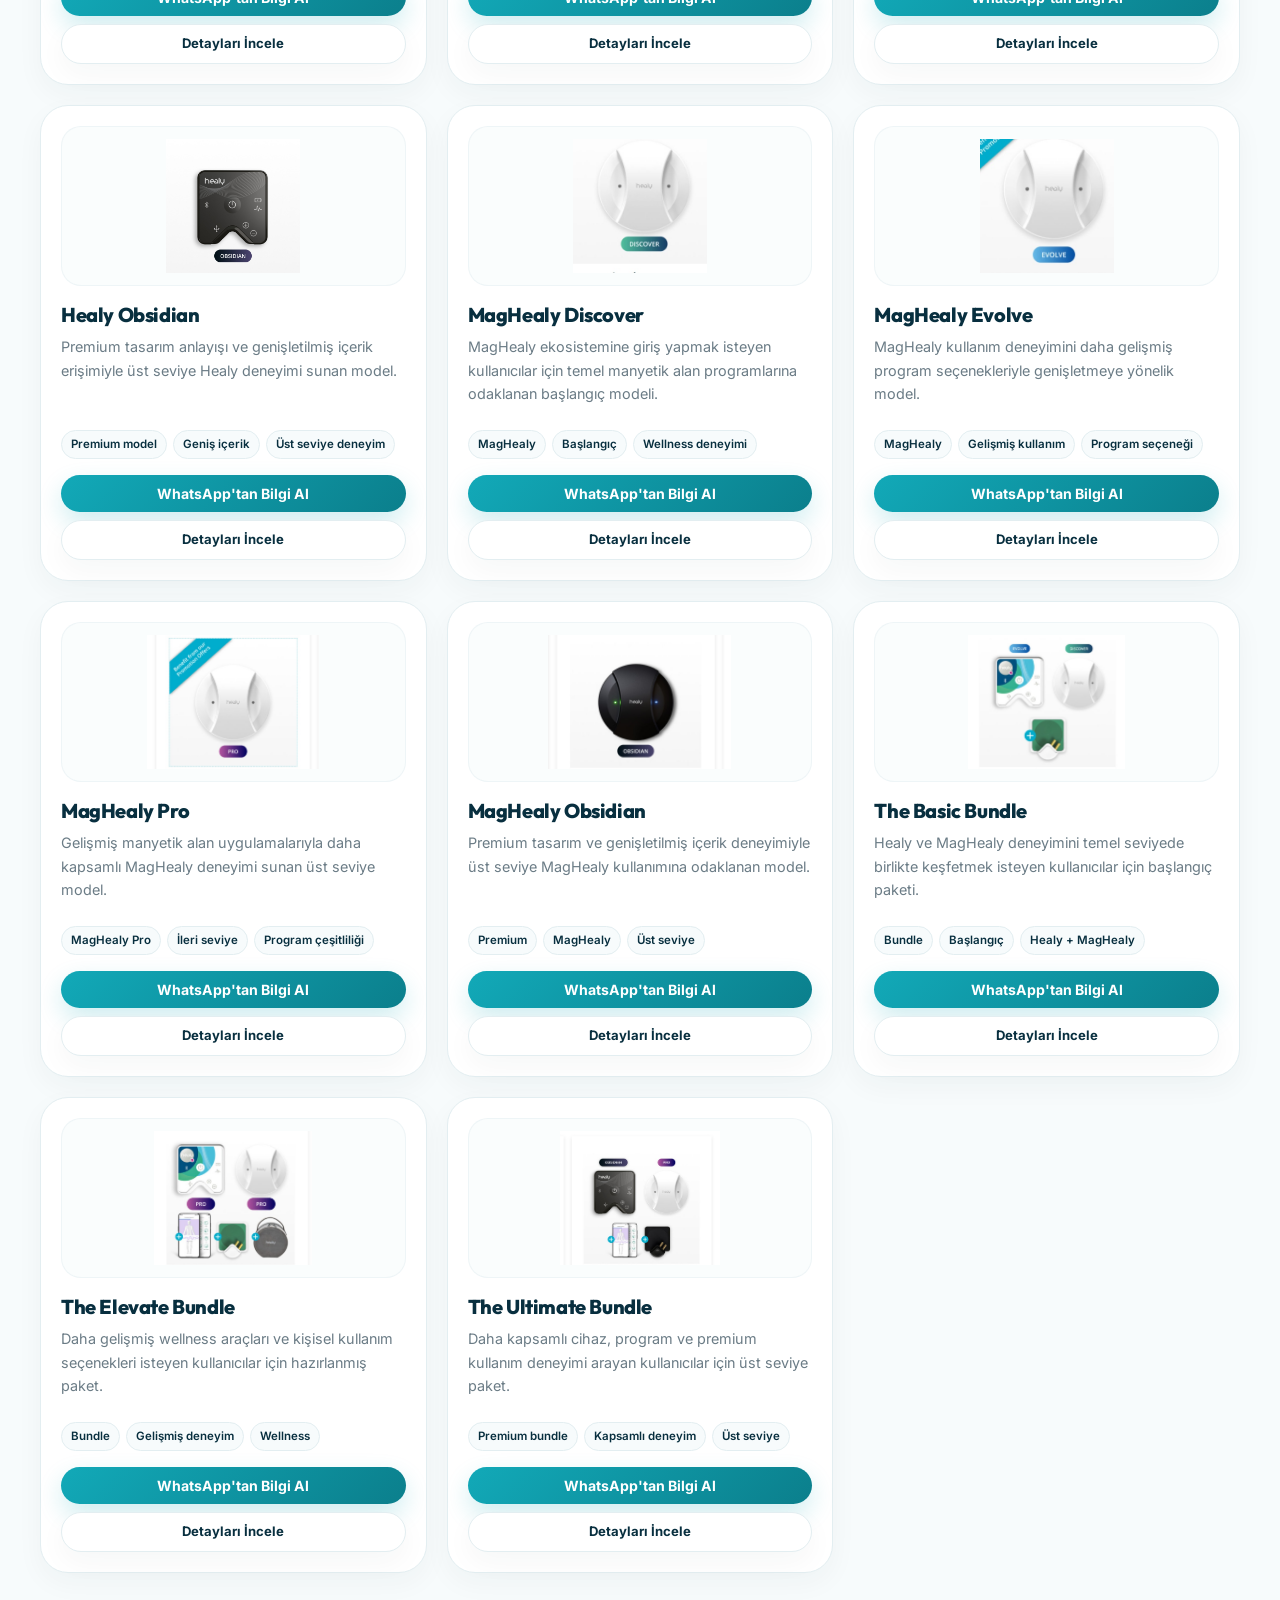
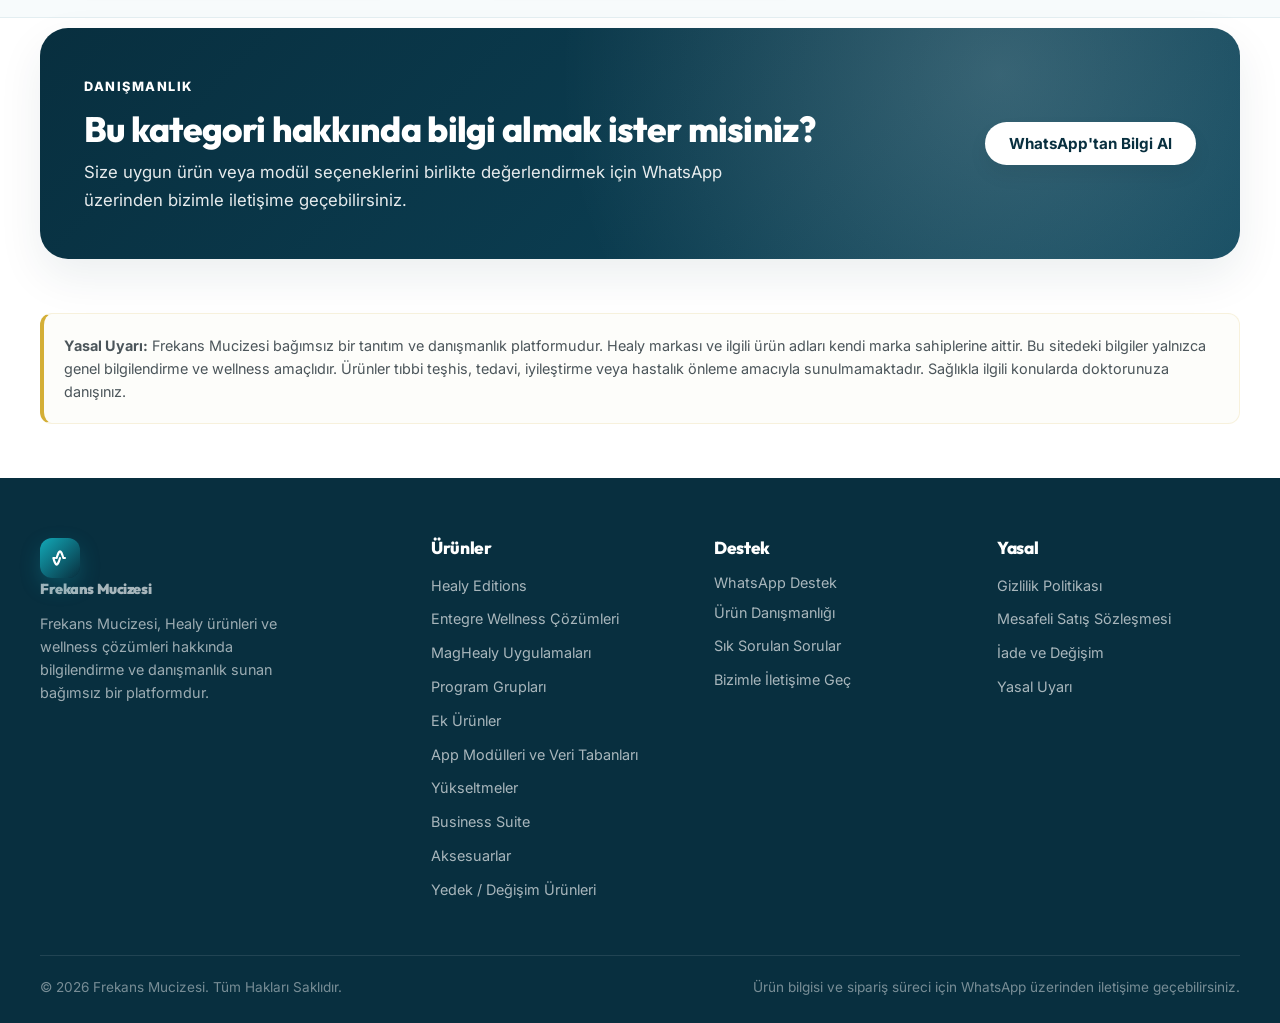
==== commit f5c41bfb: "Rebranding to Frekans Mucizesi and updating WhatsApp contact number" ====
--- a/pages/category-overview.html
+++ b/pages/category-overview.html
@@ -3,15 +3,15 @@
 <head>
   <meta charset="UTF-8" />
   <meta name="viewport" content="width=device-width, initial-scale=1.0" />
-  <title>Freqwell | Kategori Genel Bakış</title>
-  <meta name="description" content="Freqwell kategori genel bakış sayfası. Healy ürün kategorileri, Editions, Program grupları ve modüller hakkında Türkçe bilgilendirme." />
+  <title>Frekans Mucizesi | Kategori Genel Bakış</title>
+  <meta name="description" content="Frekans Mucizesi kategori genel bakış sayfası. Healy ürün kategorileri, Editions, Program grupları ve modüller hakkında Türkçe bilgilendirme." />
   <link rel="stylesheet" href="../css/style.css" />
 </head>
 <body data-page="overview">
 
   <!-- 1. ÜST PROMO BAR -->
   <div class="topbar">
-    <p>Freqwell üzerinden Healy ürünleri hakkında danışmanlık ve bilgi desteği alın.</p>
+    <p>Frekans Mucizesi üzerinden Healy ürünleri hakkında danışmanlık ve bilgi desteği alın.</p>
     <div class="topbar-links">
       <button class="link-button" data-whatsapp-general aria-label="WhatsApp Destek">WhatsApp</button>
       <a href="../index.html#faq">SSS</a>
@@ -22,13 +22,13 @@
   <!-- 2. HEADER / NAVBAR -->
   <header class="site-header" id="siteHeader">
     <nav class="navbar container">
-      <a class="logo" href="../index.html" aria-label="Freqwell ana sayfa">
+      <a class="logo" href="../index.html" aria-label="Frekans Mucizesi ana sayfa">
         <div class="logo-mark" aria-hidden="true">
           <svg class="logo-mark-svg" viewBox="0 0 24 24">
             <path d="M4 12h2M8 12c1-4 3-8 4-8s3 4 4 8m-4 0c-1 4-3 8-4 8s-3-4-4-8m12 0h2" />
           </svg>
         </div>
-        <span>Freqwell</span>
+        <span>Frekans Mucizesi</span>
       </a>
 
       <button class="menu-toggle" id="menuToggle" aria-label="Menüyü aç veya kapat" aria-expanded="false">
@@ -79,9 +79,9 @@
               <path d="M4 12h2M8 12c1-4 3-8 4-8s3 4 4 8m-4 0c-1 4-3 8-4 8s-3-4-4-8m12 0h2" />
             </svg>
           </div>
-          <span>Freqwell</span>
+          <span>Frekans Mucizesi</span>
         </a>
-        <p>Freqwell, Healy ürünleri ve wellness çözümleri hakkında bilgilendirme ve danışmanlık sunan bağımsız bir platformdur.</p>
+        <p>Frekans Mucizesi, Healy ürünleri ve wellness çözümleri hakkında bilgilendirme ve danışmanlık sunan bağımsız bir platformdur.</p>
       </div>
       <div>
         <h3>Ürünler</h3>
@@ -112,7 +112,7 @@
       </div>
     </div>
     <div class="container footer-bottom">
-      <span>© 2026 Freqwell. Tüm Hakları Saklıdır.</span>
+      <span>© 2026 Frekans Mucizesi. Tüm Hakları Saklıdır.</span>
       <span>Ürün bilgisi ve sipariş süreci için WhatsApp üzerinden iletişime geçebilirsiniz.</span>
     </div>
   </footer>
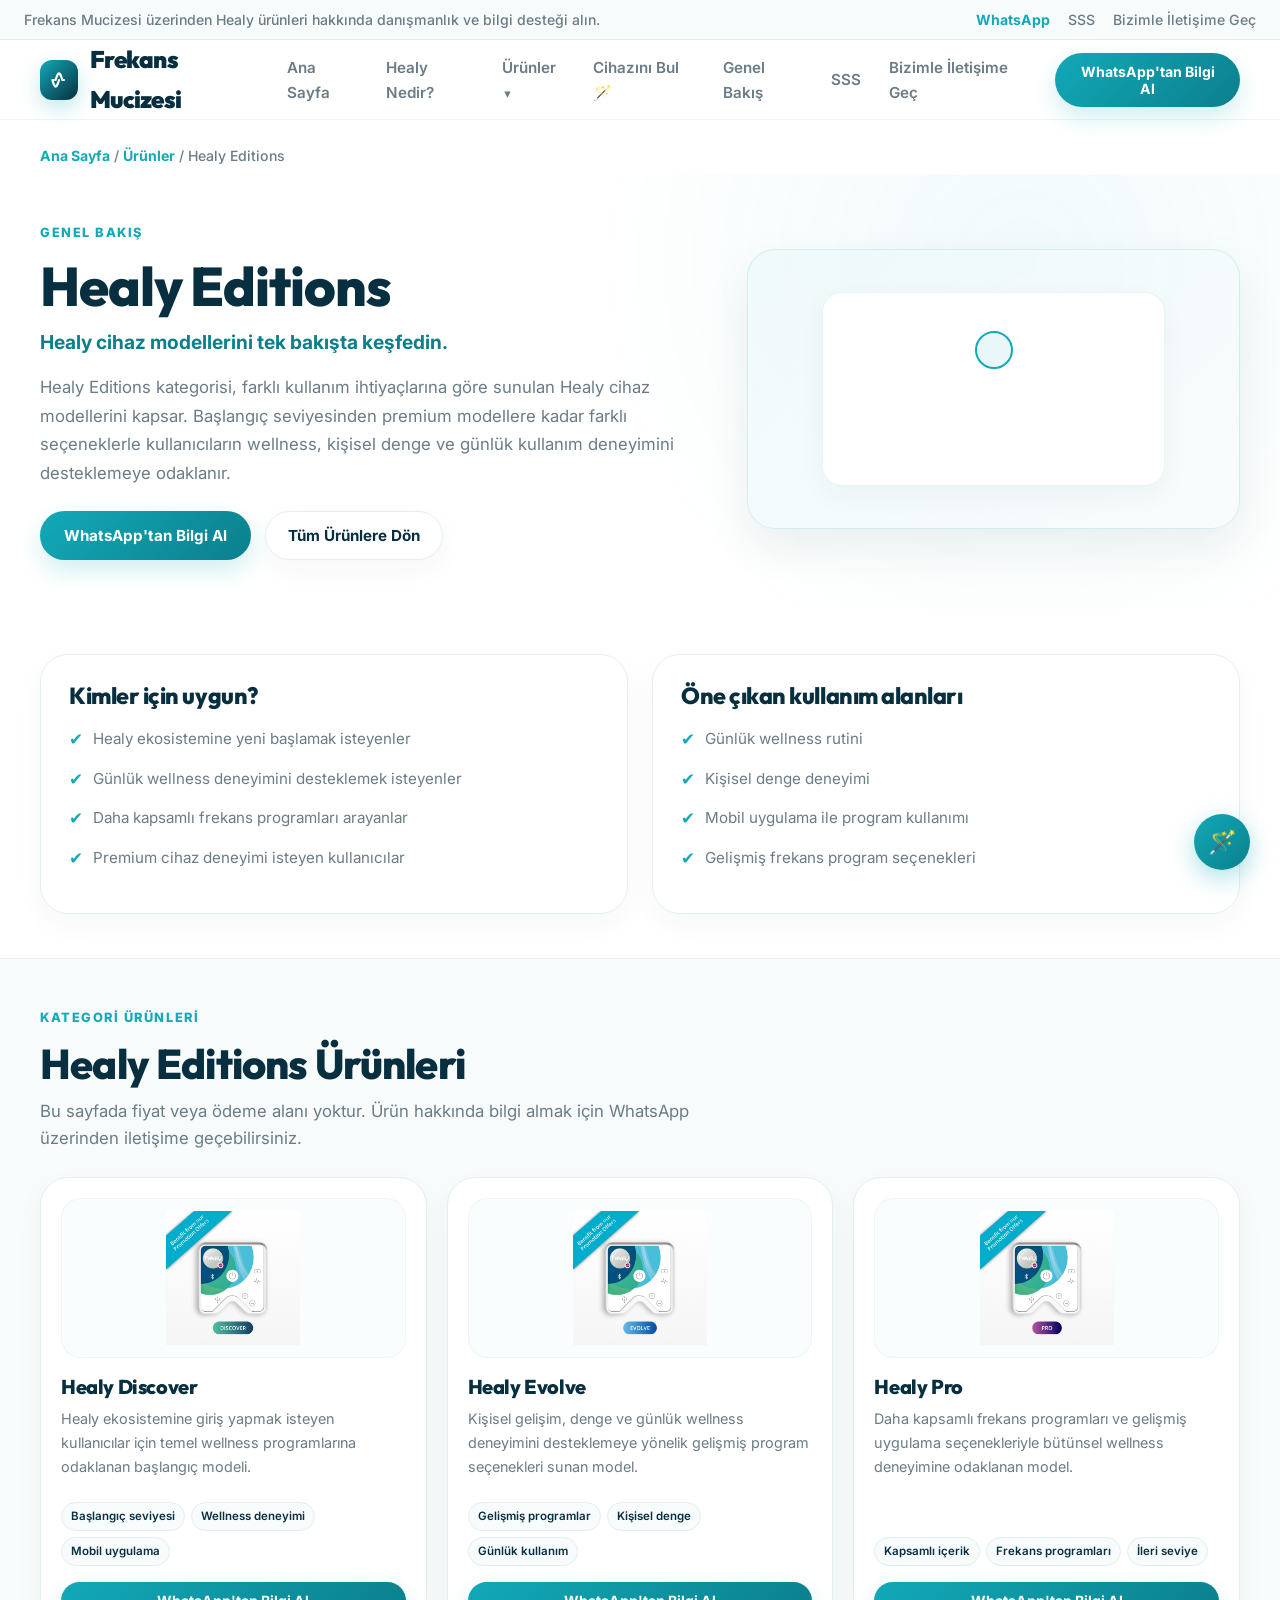
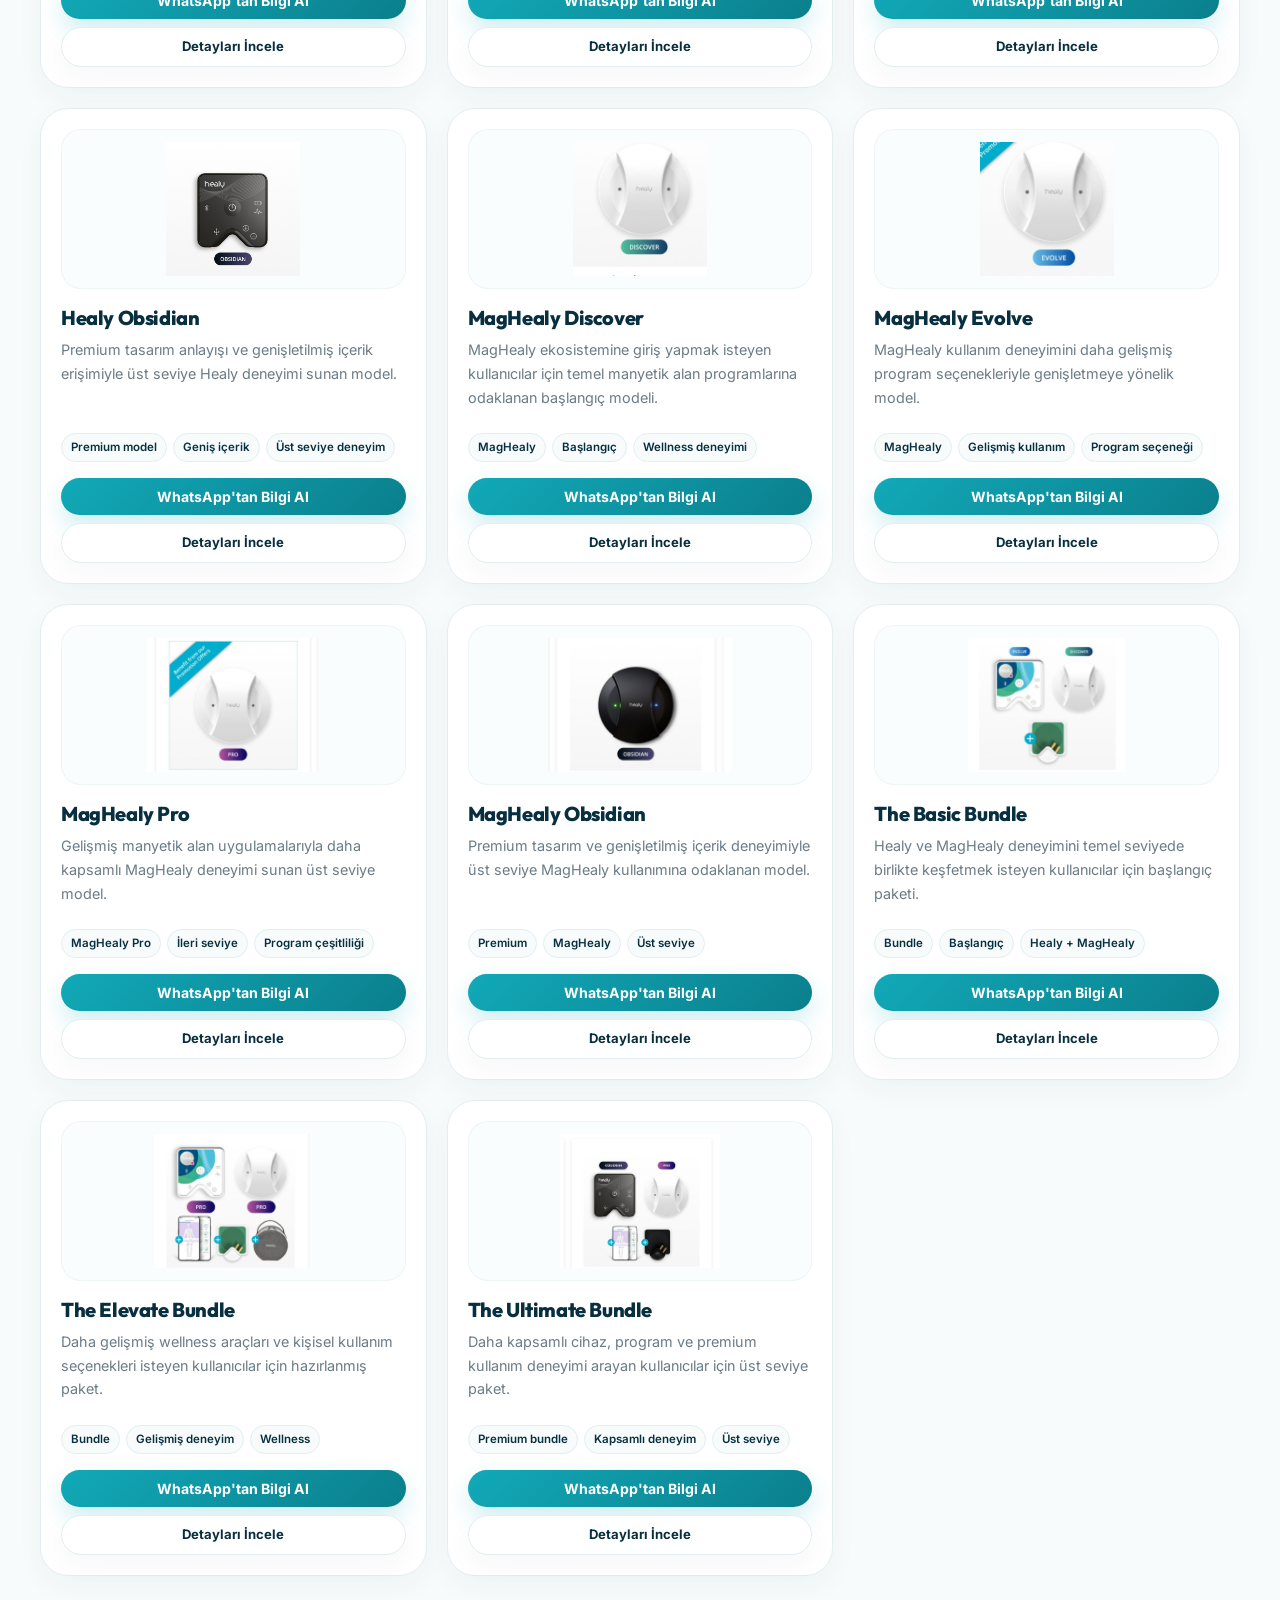
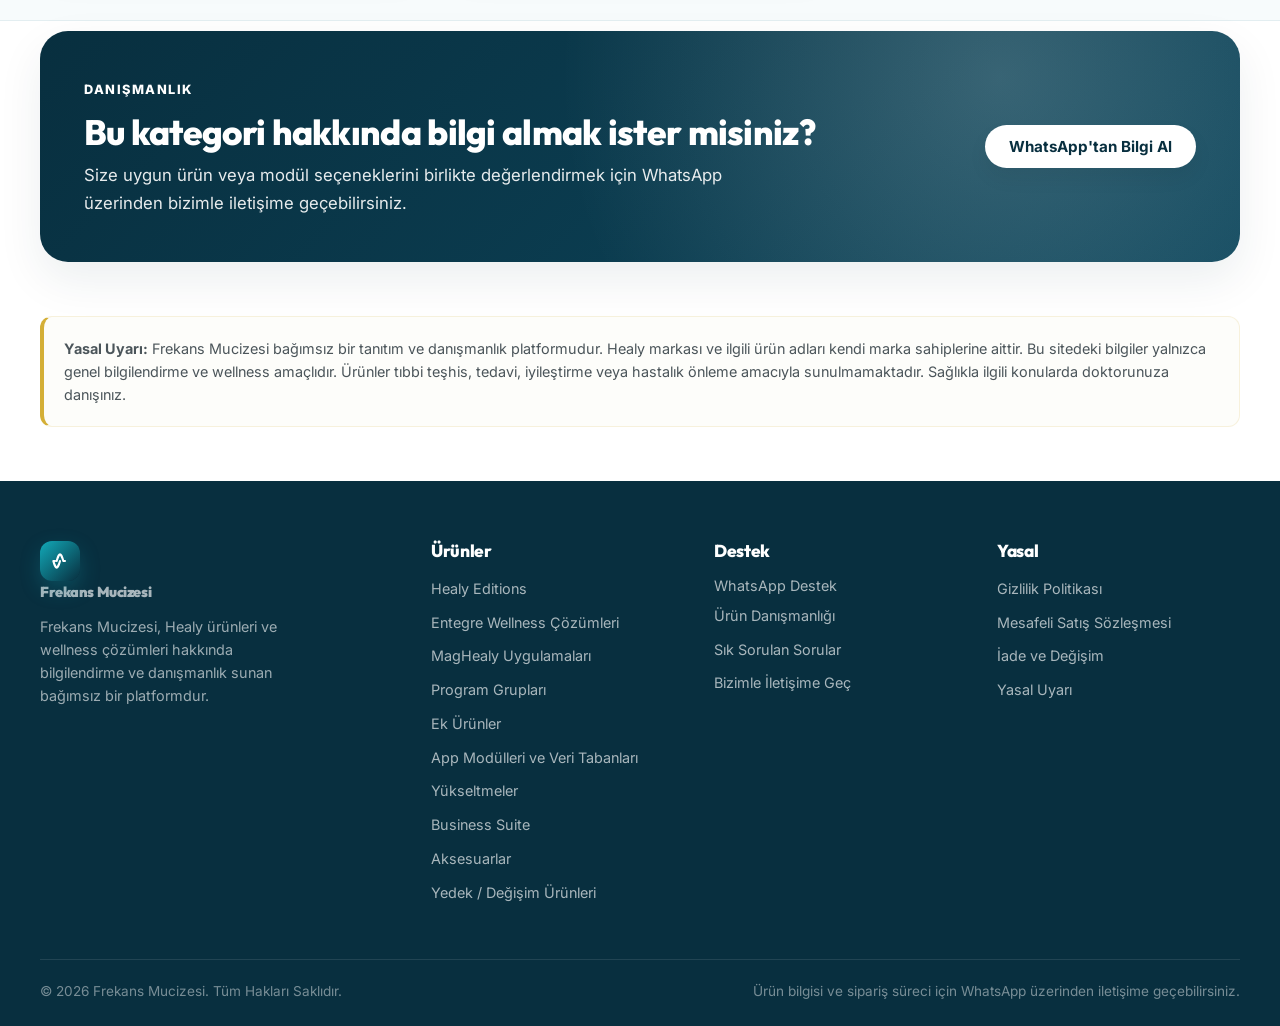
==== commit 24872c65: "Add Frekans Asistanı modal quiz feature and triggers" ====
--- a/pages/category-overview.html
+++ b/pages/category-overview.html
@@ -55,6 +55,7 @@
             <a href="category-overview.html?category=replacements">Yedek / Değişim Ürünleri</a>
           </div>
         </div>
+        <a href="#" id="quizNavBtn">Cihazını Bul 🪄</a>
         <a href="category-overview.html?category=editions">Genel Bakış</a>
         <a href="../index.html#faq">SSS</a>
         <a href="../index.html#contact">Bizimle İletişime Geç</a>
@@ -117,6 +118,23 @@
     </div>
   </footer>
 
+  <!-- Frekans Asistanı Modal -->
+  <div class="quiz-modal" id="quizModal" aria-hidden="true">
+    <div class="quiz-modal-overlay" id="quizModalOverlay"></div>
+    <div class="quiz-modal-container">
+      <button class="quiz-close-btn" id="quizCloseBtn" aria-label="Kapat">&times;</button>
+      <div class="quiz-progress-wrapper">
+        <div class="quiz-progress-bar" id="quizProgressBar" style="width: 0%;"></div>
+      </div>
+      <div id="quizContent" class="quiz-content">
+        <!-- JS dinamik olarak soruları dolduracak -->
+      </div>
+    </div>
+  </div>
+
+  <!-- Asistan Floating FAB Butonu -->
+  <button class="quiz-floating-btn" id="quizFloatingBtn" title="Frekans Asistanı">🪄</button>
+
   <div class="toast" id="toast" role="status" aria-live="polite"></div>
   <script src="../js/script.js"></script>
 </body>
--- a/css/style.css
+++ b/css/style.css
@@ -1485,3 +1485,317 @@
   }
 }
 
+/* Frekans Asistanı Floating FAB */
+.quiz-floating-btn {
+  position: fixed;
+  bottom: 30px;
+  right: 30px;
+  width: 56px;
+  height: 56px;
+  border-radius: 50%;
+  background: linear-gradient(135deg, var(--accent), var(--accent-dark));
+  color: #ffffff;
+  display: flex;
+  align-items: center;
+  justify-content: center;
+  font-size: 1.45rem;
+  box-shadow: 0 8px 24px rgba(18, 169, 184, 0.35);
+  z-index: 99;
+  cursor: pointer;
+  border: none;
+  animation: quizPulse 2.5s infinite;
+  transition: var(--transition);
+}
+
+.quiz-floating-btn:hover {
+  transform: scale(1.08) rotate(15deg);
+  box-shadow: 0 12px 30px rgba(18, 169, 184, 0.5);
+}
+
+@keyframes quizPulse {
+  0% { box-shadow: 0 0 0 0 rgba(18, 169, 184, 0.5); }
+  70% { box-shadow: 0 0 0 12px rgba(18, 169, 184, 0); }
+  100% { box-shadow: 0 0 0 0 rgba(18, 169, 184, 0); }
+}
+
+/* Frekans Asistanı Modal Overlay & Wrapper */
+.quiz-modal {
+  position: fixed;
+  top: 0;
+  left: 0;
+  width: 100vw;
+  height: 100vh;
+  display: none;
+  align-items: center;
+  justify-content: center;
+  z-index: 2000;
+  opacity: 0;
+  pointer-events: none;
+  transition: opacity 0.3s ease;
+}
+
+.quiz-modal.active {
+  display: flex;
+  opacity: 1;
+  pointer-events: auto;
+}
+
+.quiz-modal-overlay {
+  position: absolute;
+  top: 0;
+  left: 0;
+  width: 100%;
+  height: 100%;
+  background: rgba(8, 47, 63, 0.45);
+  backdrop-filter: blur(12px);
+  -webkit-backdrop-filter: blur(12px);
+}
+
+.quiz-modal-container {
+  position: relative;
+  width: min(560px, calc(100% - 32px));
+  max-height: min(650px, 90vh);
+  background: #ffffff;
+  border: 1px solid var(--border);
+  border-radius: var(--radius);
+  box-shadow: var(--shadow);
+  display: flex;
+  flex-direction: column;
+  padding: 38px 30px;
+  z-index: 2010;
+  transform: translateY(20px);
+  transition: transform 0.3s cubic-bezier(0.16, 1, 0.3, 1);
+  overflow-y: auto;
+}
+
+.quiz-modal.active .quiz-modal-container {
+  transform: translateY(0);
+}
+
+.quiz-close-btn {
+  position: absolute;
+  top: 16px;
+  right: 20px;
+  font-size: 2rem;
+  line-height: 1;
+  border: none;
+  background: none;
+  color: var(--muted);
+  cursor: pointer;
+  z-index: 10;
+  transition: var(--transition);
+}
+
+.quiz-close-btn:hover {
+  color: var(--primary);
+  transform: scale(1.1);
+}
+
+/* Progress bar inside quiz */
+.quiz-progress-wrapper {
+  width: 100%;
+  height: 5px;
+  background: var(--border);
+  border-radius: 99px;
+  margin-top: 12px;
+  margin-bottom: 24px;
+  overflow: hidden;
+}
+
+.quiz-progress-bar {
+  height: 100%;
+  background: linear-gradient(90deg, var(--accent), var(--accent-dark));
+  border-radius: 99px;
+  width: 0;
+  transition: width 0.3s cubic-bezier(0.16, 1, 0.3, 1);
+}
+
+/* Steps and Options cards */
+.quiz-content {
+  display: flex;
+  flex-direction: column;
+  height: 100%;
+}
+
+.quiz-step-title {
+  font-size: clamp(1.25rem, 3.5vw, 1.48rem);
+  margin-bottom: 8px;
+  font-family: 'Outfit', sans-serif;
+  color: var(--primary);
+  font-weight: 800;
+}
+
+.quiz-step-subtitle {
+  font-size: 0.92rem;
+  color: var(--muted);
+  margin-bottom: 20px;
+}
+
+.quiz-options {
+  display: grid;
+  grid-template-columns: 1fr;
+  gap: 12px;
+}
+
+.quiz-option-card {
+  display: flex;
+  align-items: center;
+  gap: 16px;
+  padding: 16px 20px;
+  background: #ffffff;
+  border: 1px solid var(--border);
+  border-radius: var(--radius-sm);
+  cursor: pointer;
+  transition: var(--transition);
+  text-align: left;
+}
+
+.quiz-option-card:hover {
+  transform: translateY(-2px);
+  border-color: var(--accent);
+  box-shadow: var(--shadow-soft);
+}
+
+.quiz-option-letter {
+  width: 32px;
+  height: 32px;
+  border-radius: 50%;
+  border: 1px solid var(--border);
+  display: grid;
+  place-items: center;
+  font-weight: 700;
+  font-size: 0.88rem;
+  color: var(--muted);
+  background: var(--surface);
+  transition: var(--transition);
+}
+
+.quiz-option-card:hover .quiz-option-letter {
+  background: var(--accent);
+  border-color: var(--accent);
+  color: #ffffff;
+}
+
+.quiz-option-text {
+  font-weight: 600;
+  font-size: 0.95rem;
+  color: var(--text);
+}
+
+/* Loading spinner */
+.quiz-loading {
+  display: flex;
+  flex-direction: column;
+  align-items: center;
+  justify-content: center;
+  padding: 50px 0;
+  gap: 20px;
+}
+
+.quiz-spinner {
+  width: 48px;
+  height: 48px;
+  border: 4px solid var(--border);
+  border-top-color: var(--accent);
+  border-radius: 50%;
+  animation: quizSpin 1s infinite linear;
+}
+
+@keyframes quizSpin {
+  0% { transform: rotate(0deg); }
+  100% { transform: rotate(360deg); }
+}
+
+/* Result Card Styles */
+.quiz-result-card {
+  display: flex;
+  flex-direction: column;
+  align-items: center;
+  text-align: center;
+  gap: 20px;
+}
+
+.quiz-result-badge {
+  display: inline-block;
+  font-size: 0.78rem;
+  font-weight: 800;
+  text-transform: uppercase;
+  letter-spacing: 0.12em;
+  color: var(--accent);
+  background: var(--secondary);
+  padding: 4px 12px;
+  border-radius: 99px;
+}
+
+.quiz-result-title {
+  font-size: clamp(1.5rem, 5vw, 1.9rem);
+  color: var(--primary);
+  font-family: 'Outfit', sans-serif;
+  font-weight: 800;
+  margin-top: -6px;
+}
+
+.quiz-result-desc {
+  font-size: 0.95rem;
+  color: var(--muted);
+  line-height: 1.6;
+  max-width: 460px;
+}
+
+.quiz-result-details {
+  width: 100%;
+  text-align: left;
+  padding: 20px;
+  border: 1px solid var(--border);
+  border-radius: var(--radius-sm);
+  background: var(--surface);
+  box-shadow: var(--shadow-soft);
+}
+
+.quiz-result-details strong {
+  display: block;
+  font-size: 0.98rem;
+  color: var(--primary);
+  margin-bottom: 6px;
+}
+
+.quiz-result-details p {
+  font-size: 0.88rem;
+  color: var(--muted);
+  line-height: 1.55;
+  margin: 0;
+}
+
+.quiz-result-actions {
+  display: flex;
+  flex-direction: column;
+  gap: 10px;
+  width: 100%;
+  margin-top: 8px;
+}
+
+.quiz-result-actions .primary-btn {
+  width: 100%;
+  padding: 12px 24px;
+}
+
+.quiz-result-actions .secondary-btn {
+  width: 100%;
+  padding: 11px 24px;
+  text-align: center;
+}
+
+/* Adjust layout on small mobile screen */
+@media (max-width: 480px) {
+  .quiz-modal-container {
+    padding: 30px 18px 24px;
+  }
+  .quiz-floating-btn {
+    bottom: 20px;
+    right: 20px;
+    width: 50px;
+    height: 50px;
+    font-size: 1.3rem;
+  }
+}
+
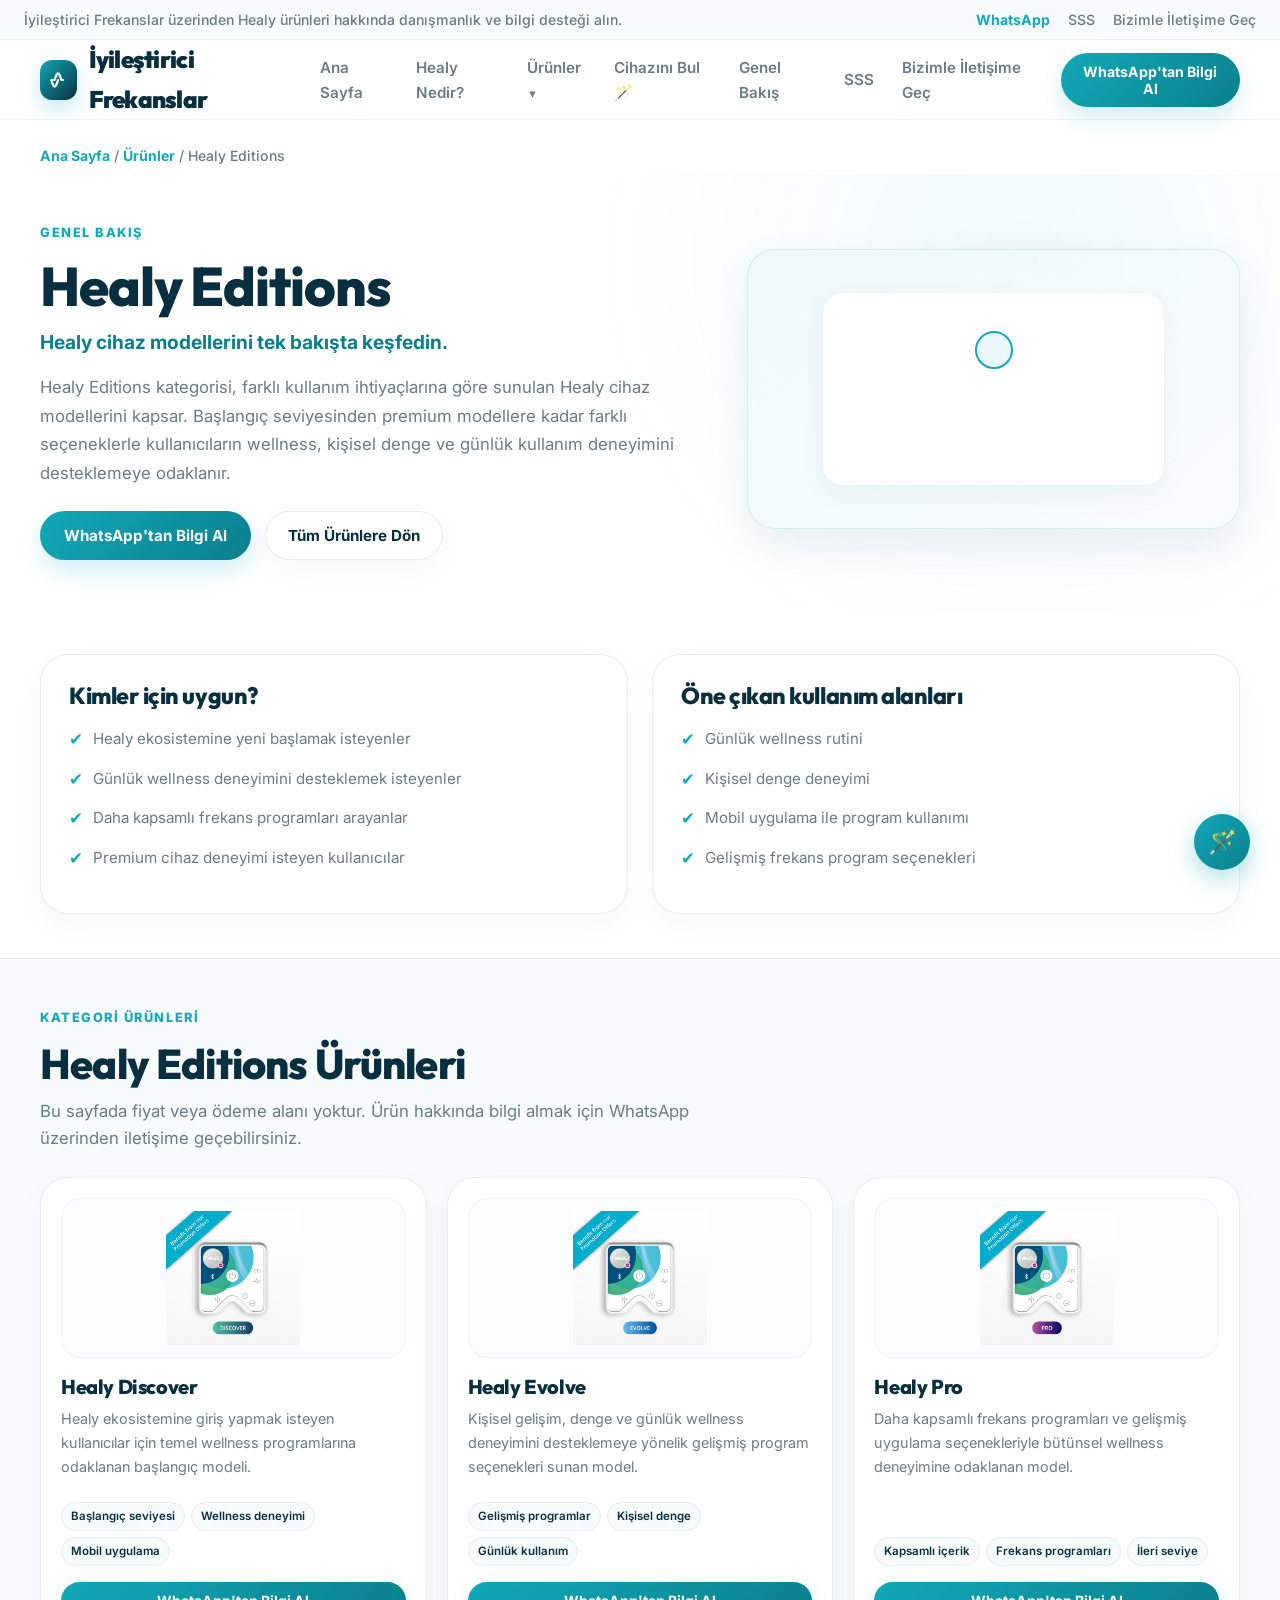
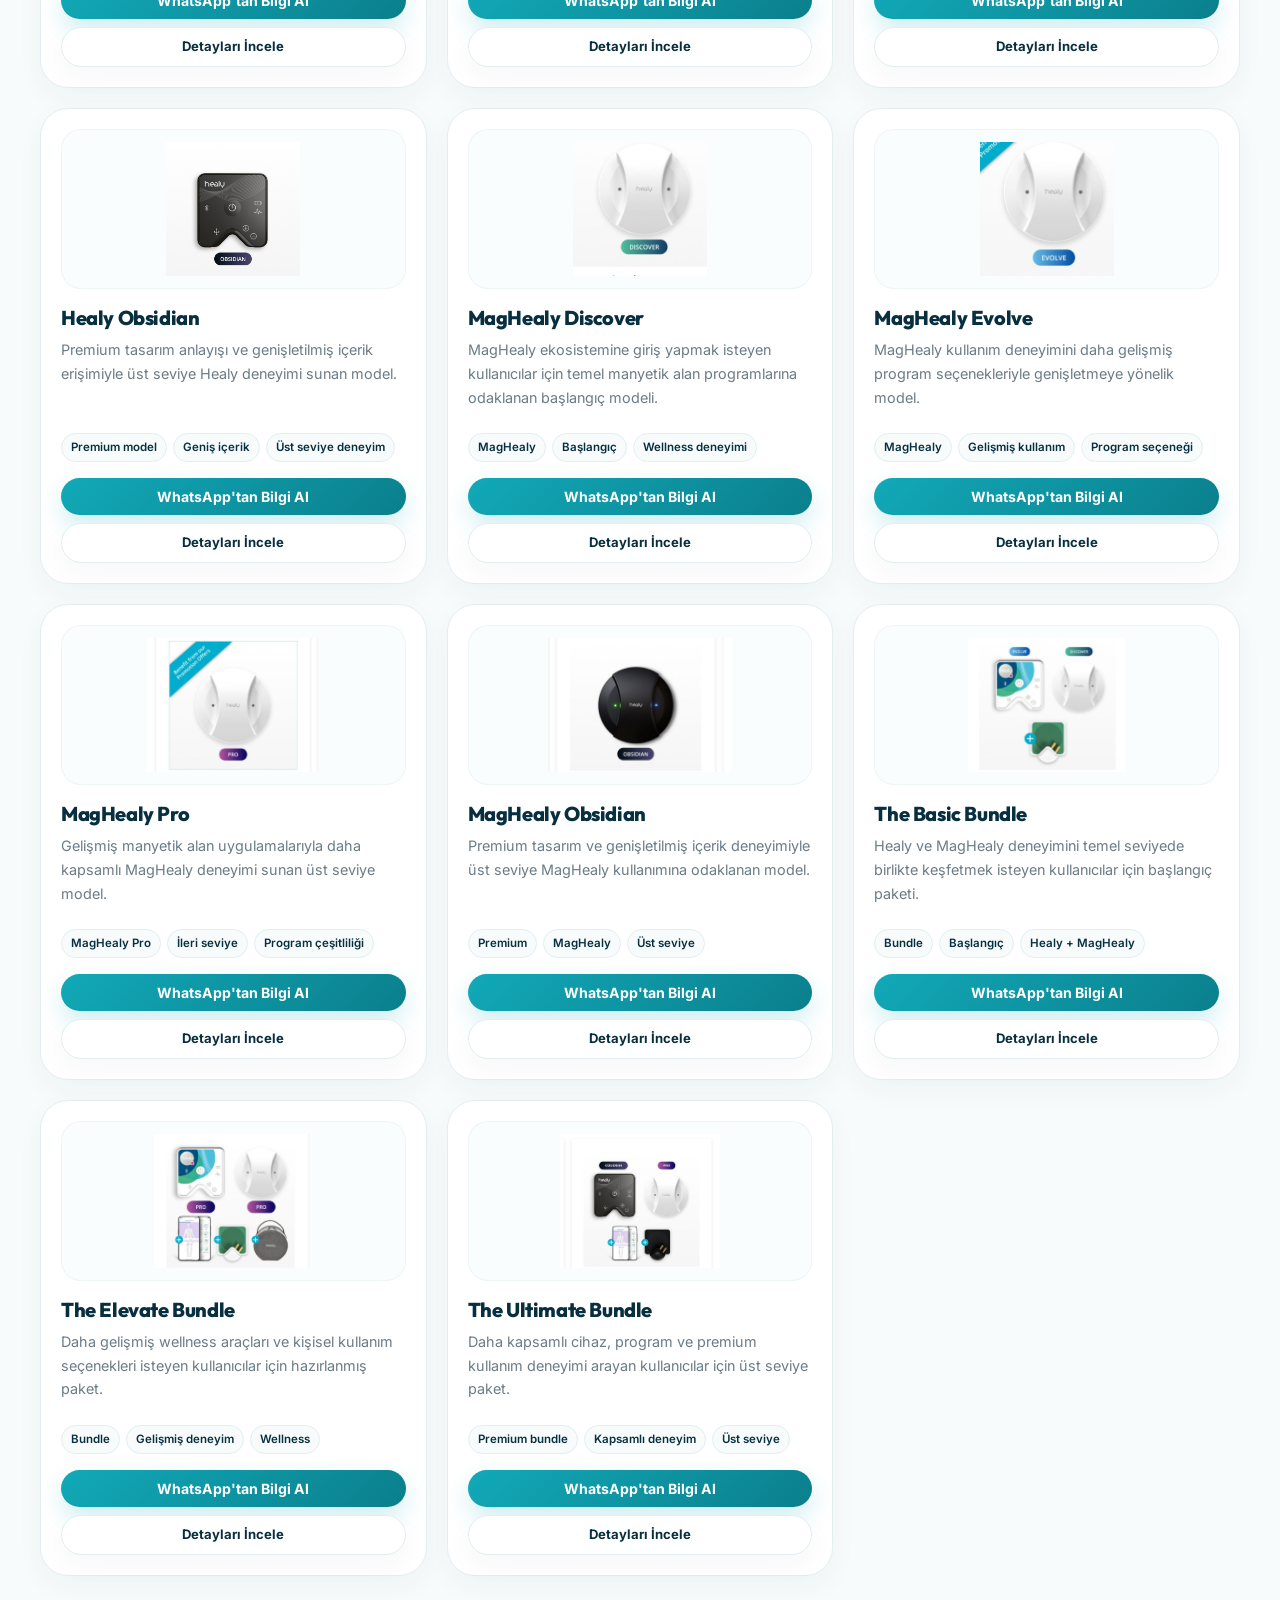
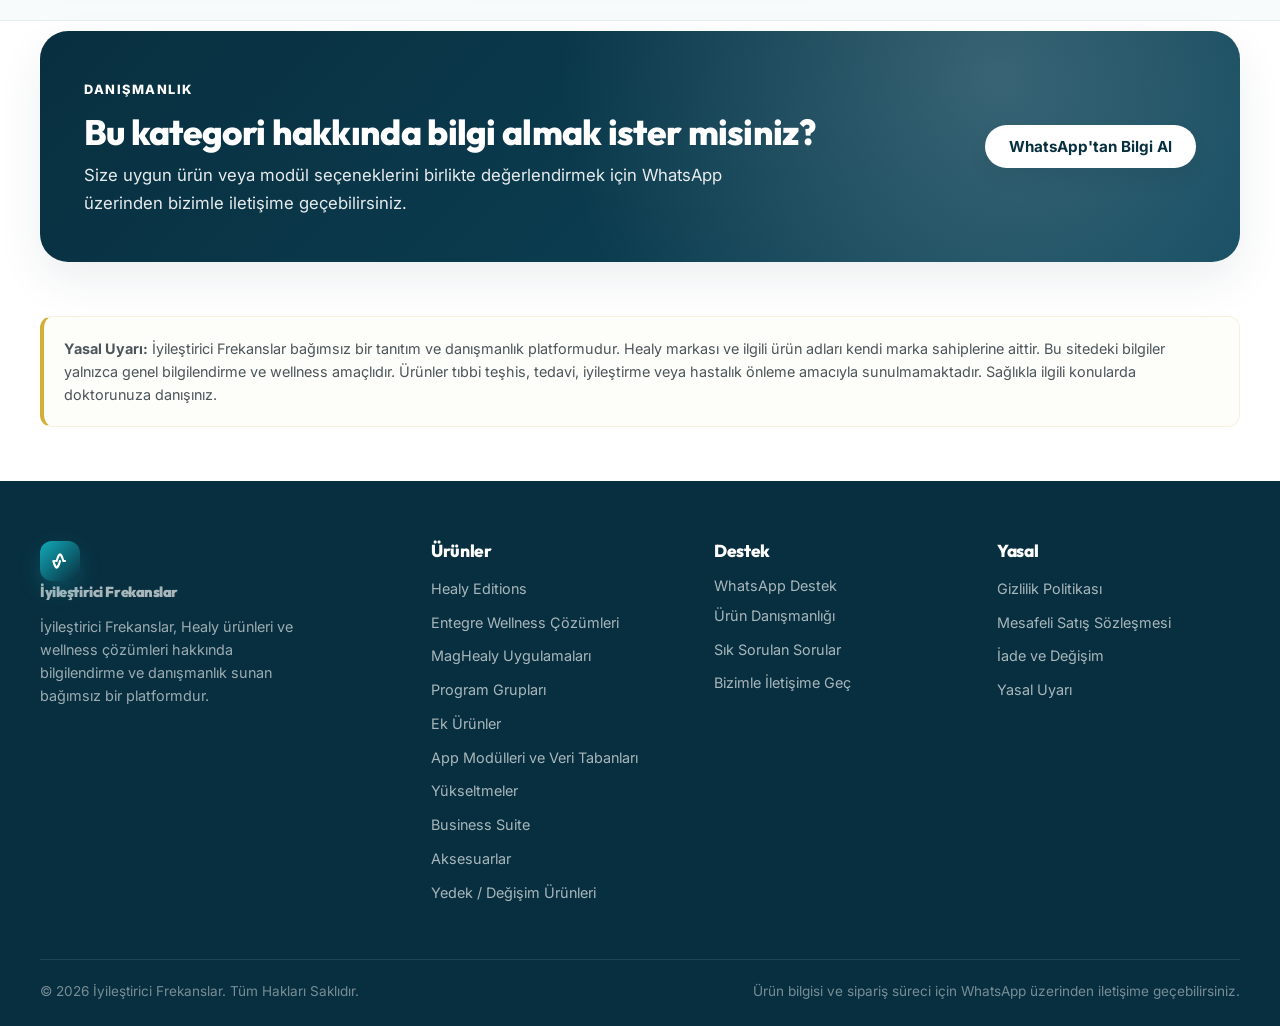
==== commit 2f12f2b8: "Rebrand site to İyileştirici Frekanslar" ====
--- a/pages/category-overview.html
+++ b/pages/category-overview.html
@@ -3,15 +3,15 @@
 <head>
   <meta charset="UTF-8" />
   <meta name="viewport" content="width=device-width, initial-scale=1.0" />
-  <title>Frekans Mucizesi | Kategori Genel Bakış</title>
-  <meta name="description" content="Frekans Mucizesi kategori genel bakış sayfası. Healy ürün kategorileri, Editions, Program grupları ve modüller hakkında Türkçe bilgilendirme." />
+  <title>İyileştirici Frekanslar | Kategori Genel Bakış</title>
+  <meta name="description" content="İyileştirici Frekanslar kategori genel bakış sayfası. Healy ürün kategorileri, Editions, Program grupları ve modüller hakkında Türkçe bilgilendirme." />
   <link rel="stylesheet" href="../css/style.css" />
 </head>
 <body data-page="overview">
 
   <!-- 1. ÜST PROMO BAR -->
   <div class="topbar">
-    <p>Frekans Mucizesi üzerinden Healy ürünleri hakkında danışmanlık ve bilgi desteği alın.</p>
+    <p>İyileştirici Frekanslar üzerinden Healy ürünleri hakkında danışmanlık ve bilgi desteği alın.</p>
     <div class="topbar-links">
       <button class="link-button" data-whatsapp-general aria-label="WhatsApp Destek">WhatsApp</button>
       <a href="../index.html#faq">SSS</a>
@@ -22,13 +22,13 @@
   <!-- 2. HEADER / NAVBAR -->
   <header class="site-header" id="siteHeader">
     <nav class="navbar container">
-      <a class="logo" href="../index.html" aria-label="Frekans Mucizesi ana sayfa">
+      <a class="logo" href="../index.html" aria-label="İyileştirici Frekanslar ana sayfa">
         <div class="logo-mark" aria-hidden="true">
           <svg class="logo-mark-svg" viewBox="0 0 24 24">
             <path d="M4 12h2M8 12c1-4 3-8 4-8s3 4 4 8m-4 0c-1 4-3 8-4 8s-3-4-4-8m12 0h2" />
           </svg>
         </div>
-        <span>Frekans Mucizesi</span>
+        <span>İyileştirici Frekanslar</span>
       </a>
 
       <button class="menu-toggle" id="menuToggle" aria-label="Menüyü aç veya kapat" aria-expanded="false">
@@ -80,9 +80,9 @@
               <path d="M4 12h2M8 12c1-4 3-8 4-8s3 4 4 8m-4 0c-1 4-3 8-4 8s-3-4-4-8m12 0h2" />
             </svg>
           </div>
-          <span>Frekans Mucizesi</span>
+          <span>İyileştirici Frekanslar</span>
         </a>
-        <p>Frekans Mucizesi, Healy ürünleri ve wellness çözümleri hakkında bilgilendirme ve danışmanlık sunan bağımsız bir platformdur.</p>
+        <p>İyileştirici Frekanslar, Healy ürünleri ve wellness çözümleri hakkında bilgilendirme ve danışmanlık sunan bağımsız bir platformdur.</p>
       </div>
       <div>
         <h3>Ürünler</h3>
@@ -113,7 +113,7 @@
       </div>
     </div>
     <div class="container footer-bottom">
-      <span>© 2026 Frekans Mucizesi. Tüm Hakları Saklıdır.</span>
+      <span>© 2026 İyileştirici Frekanslar. Tüm Hakları Saklıdır.</span>
       <span>Ürün bilgisi ve sipariş süreci için WhatsApp üzerinden iletişime geçebilirsiniz.</span>
     </div>
   </footer>
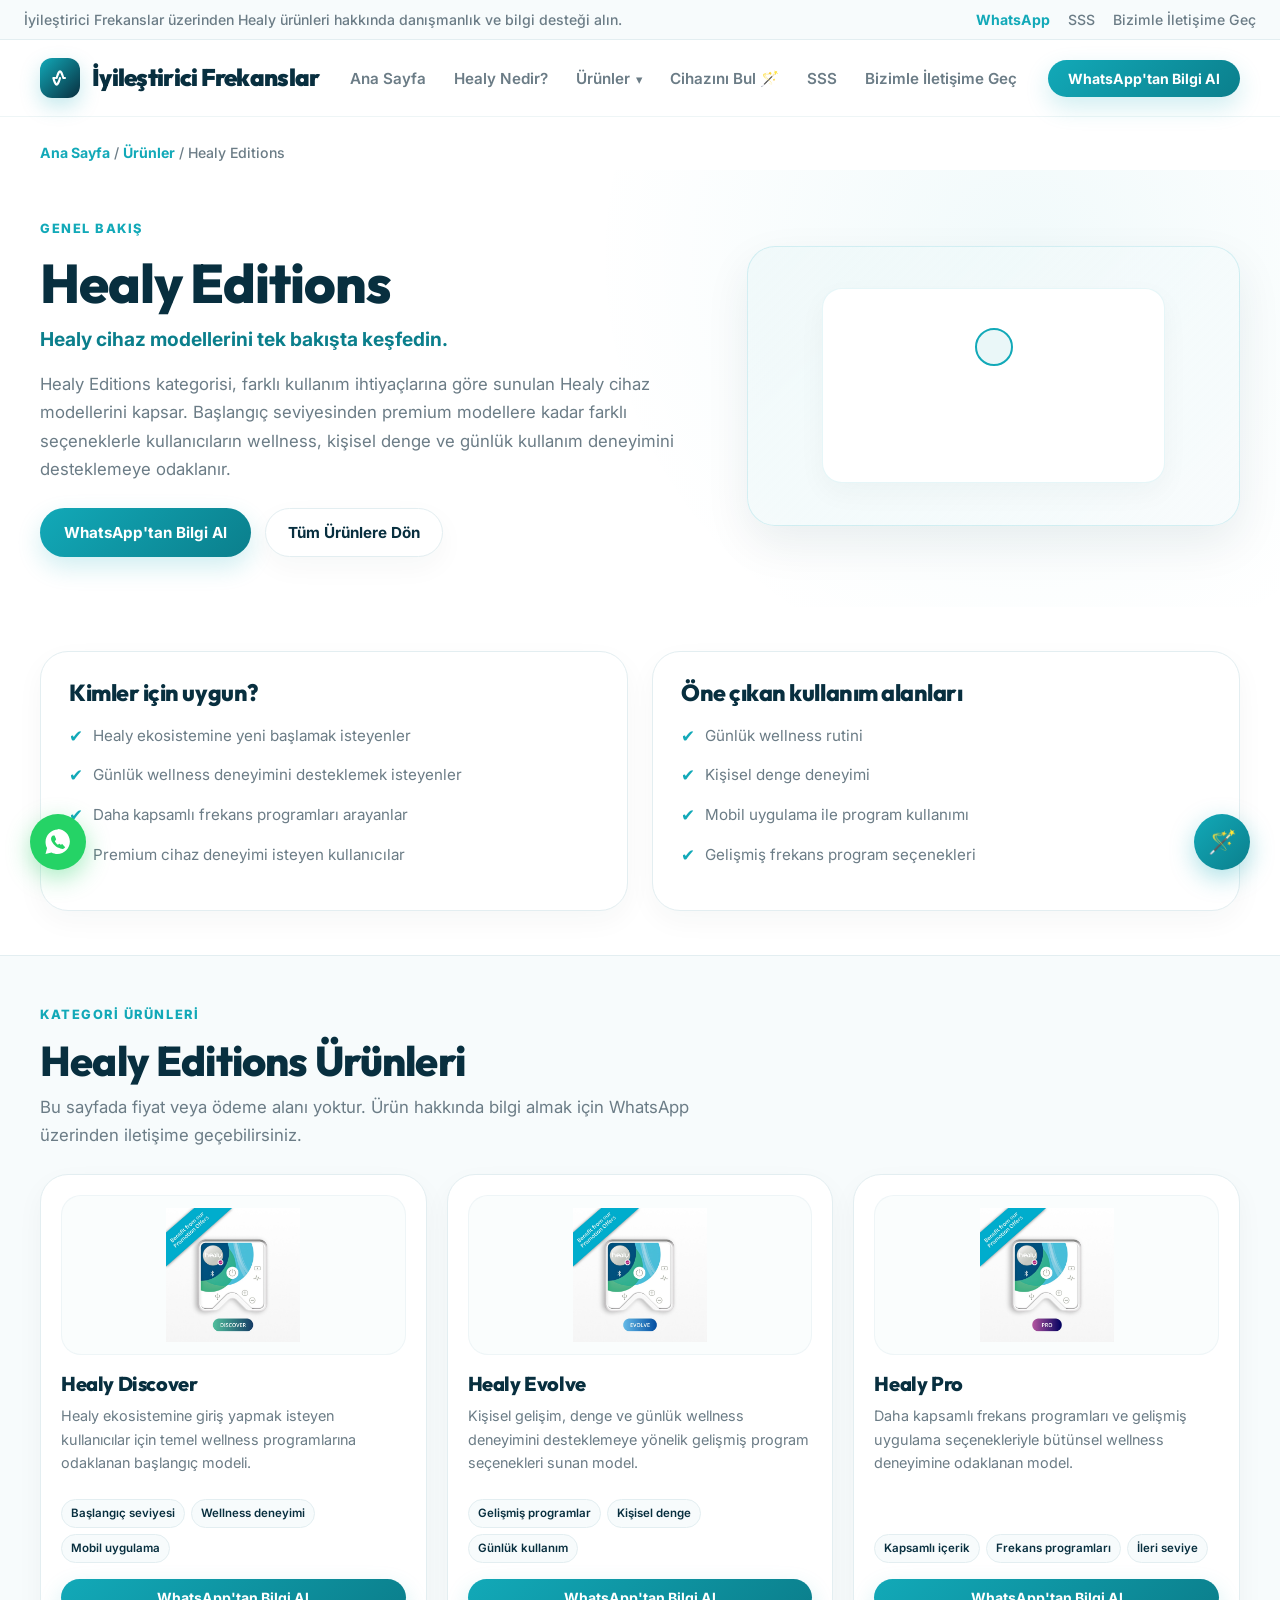
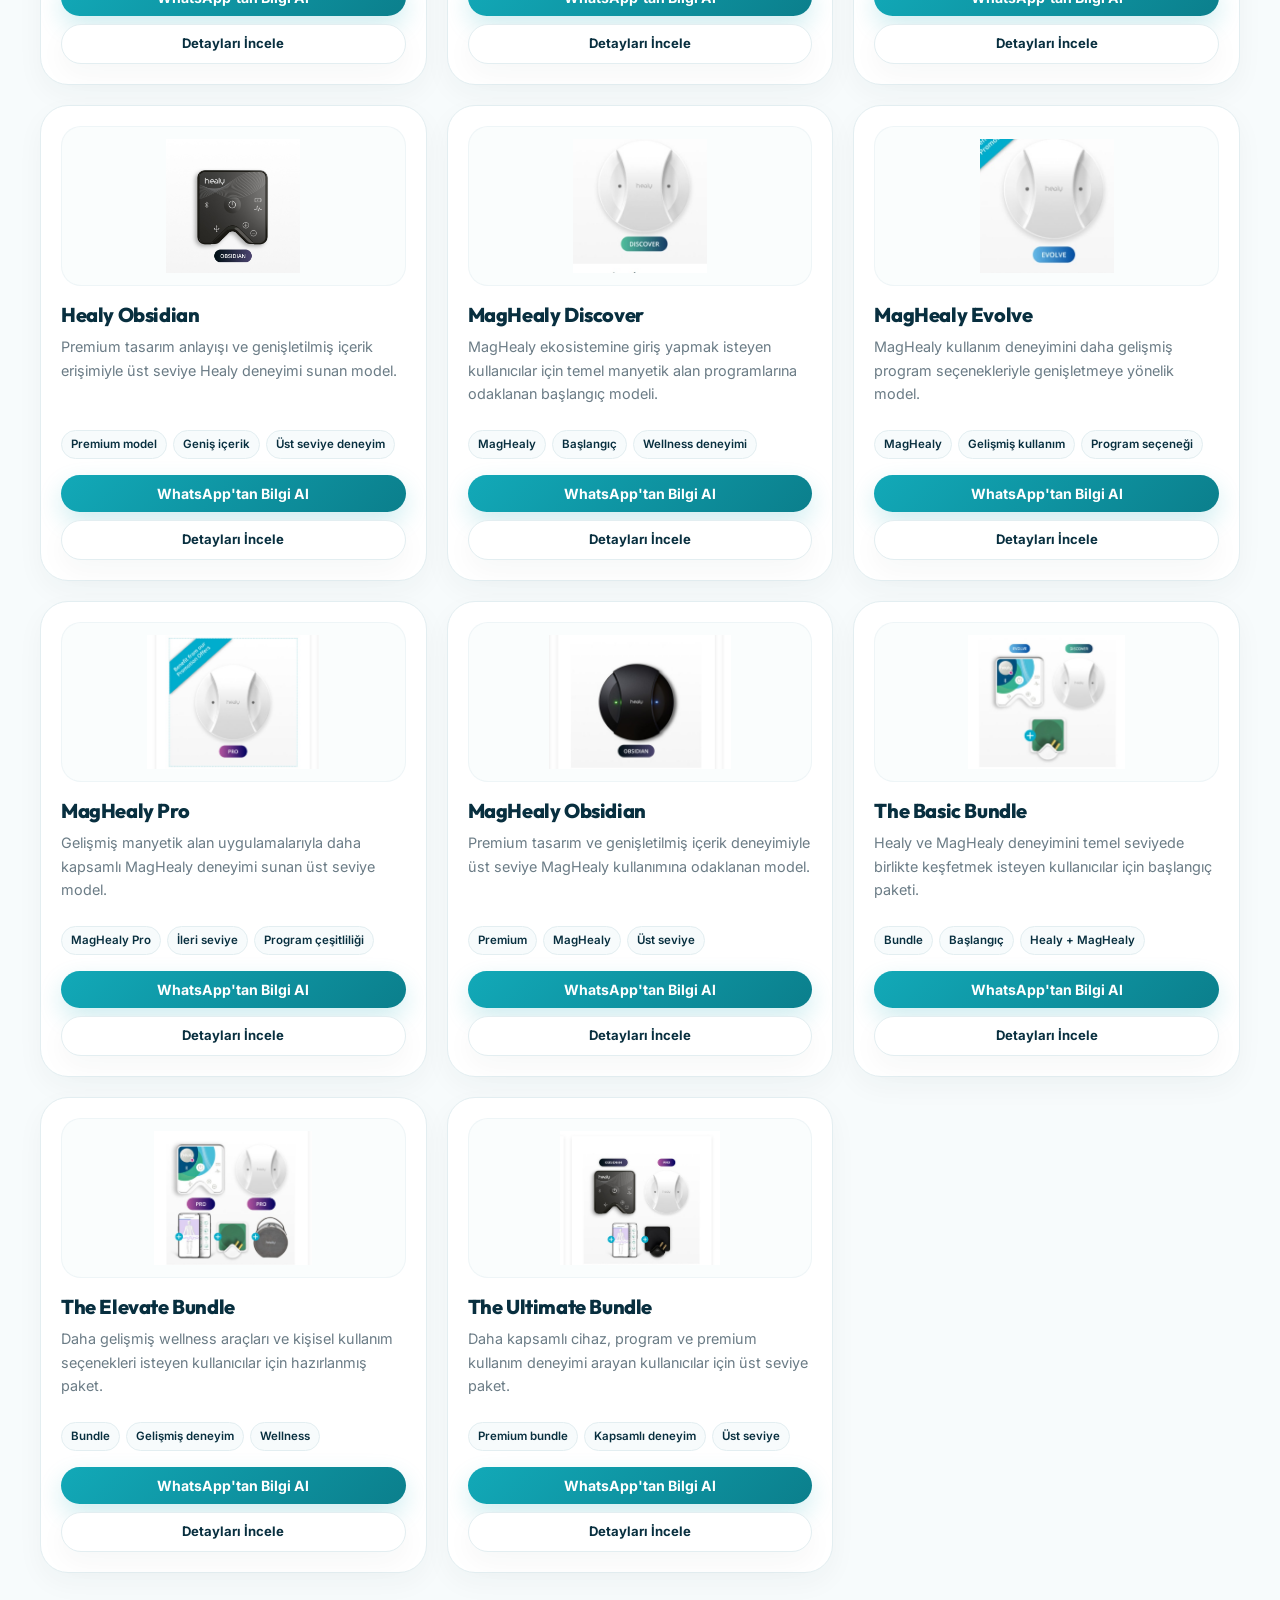
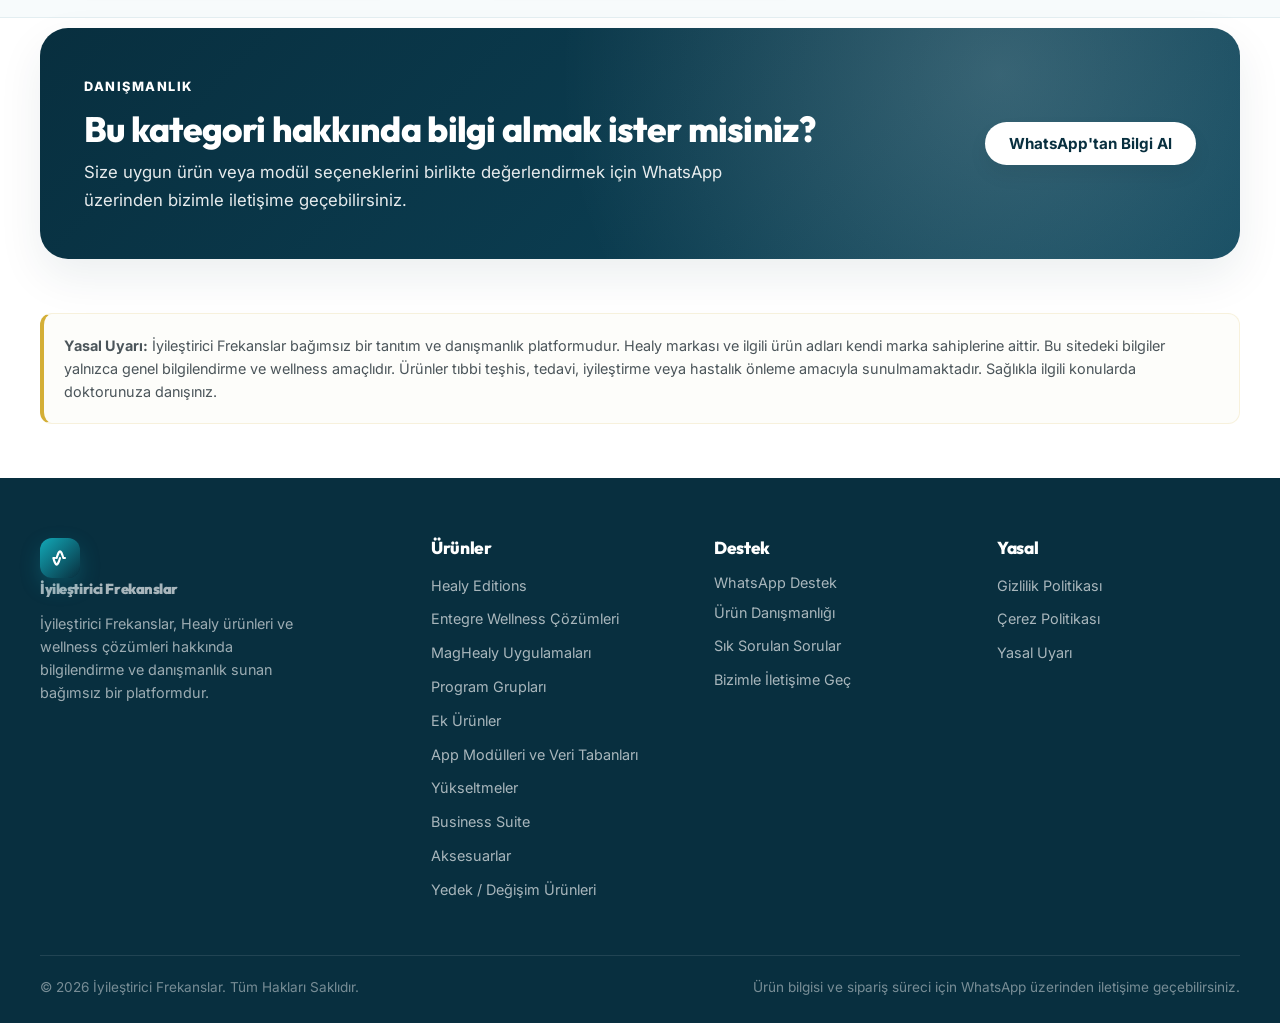
==== commit 2e8604ef: "Implement comprehensive SEO optimization and medical claim compliance overhaul" ====
--- a/pages/category-overview.html
+++ b/pages/category-overview.html
@@ -38,10 +38,10 @@
       </button>
 
       <div class="nav-links" id="navLinks">
-        <a href="../index.html#home">Ana Sayfa</a>
-        <a href="../index.html#healy-nedir">Healy Nedir?</a>
+        <a href="../index.html">Ana Sayfa</a>
+        <a href="../healy-nedir.html">Healy Nedir?</a>
         <div class="dropdown">
-          <a href="../index.html#products">Ürünler <span style="font-size: 0.8rem; margin-left: 2px;">▾</span></a>
+          <a href="../healy-urunleri.html">Ürünler <span style="font-size: 0.8rem; margin-left: 2px;">▾</span></a>
           <div class="dropdown-menu">
             <a href="category-overview.html?category=editions">Healy Editions</a>
             <a href="category-overview.html?category=integrated-wellness">Entegre Wellness Çözümleri</a>
@@ -56,9 +56,8 @@
           </div>
         </div>
         <a href="#" id="quizNavBtn">Cihazını Bul 🪄</a>
-        <a href="category-overview.html?category=editions">Genel Bakış</a>
-        <a href="../index.html#faq">SSS</a>
-        <a href="../index.html#contact">Bizimle İletişime Geç</a>
+        <a href="../sss.html">SSS</a>
+        <a href="../iletisim.html">Bizimle İletişime Geç</a>
       </div>
 
       <button class="primary-btn header-cta" data-whatsapp-general>WhatsApp'tan Bilgi Al</button>
@@ -100,16 +99,15 @@
       <div>
         <h3>Destek</h3>
         <button class="footer-link-btn" data-whatsapp-general>WhatsApp Destek</button>
-        <a href="../index.html#healy-nedir">Ürün Danışmanlığı</a>
-        <a href="../index.html#faq">Sık Sorulan Sorular</a>
-        <a href="../index.html#contact">Bizimle İletişime Geç</a>
+        <a href="../healy-nedir.html">Ürün Danışmanlığı</a>
+        <a href="../sss.html">Sık Sorulan Sorular</a>
+        <a href="../iletisim.html">Bizimle İletişime Geç</a>
       </div>
       <div>
         <h3>Yasal</h3>
-        <a href="../index.html#contact">Gizlilik Politikası</a>
-        <a href="../index.html#contact">Mesafeli Satış Sözleşmesi</a>
-        <a href="../index.html#contact">İade ve Değişim</a>
-        <a href="../index.html#contact">Yasal Uyarı</a>
+        <a href="../gizlilik-politikasi.html">Gizlilik Politikası</a>
+        <a href="../cerez-politikasi.html">Çerez Politikası</a>
+        <a href="../yasal-bilgilendirme.html">Yasal Uyarı</a>
       </div>
     </div>
     <div class="container footer-bottom">
--- a/css/style.css
+++ b/css/style.css
@@ -1799,3 +1799,197 @@
   }
 }
 
+/* WhatsApp Widget Styles */
+.wa-widget {
+  position: fixed;
+  bottom: 30px;
+  left: 30px;
+  z-index: 999;
+  font-family: 'Inter', sans-serif;
+}
+
+.wa-floating-btn {
+  width: 56px;
+  height: 56px;
+  border-radius: 50%;
+  background-color: #25D366;
+  border: none;
+  cursor: pointer;
+  box-shadow: 0 8px 24px rgba(37, 211, 102, 0.4);
+  display: flex;
+  align-items: center;
+  justify-content: center;
+  transition: var(--transition);
+  outline: none;
+}
+
+.wa-floating-btn:hover {
+  transform: scale(1.08);
+  box-shadow: 0 12px 30px rgba(37, 211, 102, 0.6);
+}
+
+.wa-floating-icon {
+  width: 30px;
+  height: 30px;
+}
+
+.wa-popup {
+  position: absolute;
+  bottom: 76px;
+  left: 0;
+  width: 320px;
+  background: rgba(255, 255, 255, 0.85);
+  backdrop-filter: blur(20px);
+  -webkit-backdrop-filter: blur(20px);
+  border: 1px solid rgba(255, 255, 255, 0.5);
+  border-radius: var(--radius-sm);
+  box-shadow: var(--shadow);
+  overflow: hidden;
+  display: flex;
+  flex-direction: column;
+  opacity: 0;
+  visibility: hidden;
+  transform: translateY(15px);
+  transition: opacity 0.3s cubic-bezier(0.16, 1, 0.3, 1), transform 0.3s cubic-bezier(0.16, 1, 0.3, 1), visibility 0.3s;
+}
+
+.wa-popup.active {
+  opacity: 1;
+  visibility: visible;
+  transform: translateY(0);
+}
+
+.wa-popup-header {
+  background: linear-gradient(135deg, #128C7E, #075E54);
+  color: #ffffff;
+  padding: 16px;
+  display: flex;
+  align-items: center;
+  gap: 12px;
+  position: relative;
+}
+
+.wa-popup-avatar {
+  width: 40px;
+  height: 40px;
+  border-radius: 50%;
+  background: rgba(255, 255, 255, 0.2);
+  display: flex;
+  align-items: center;
+  justify-content: center;
+  font-size: 1.2rem;
+}
+
+.wa-popup-info {
+  display: flex;
+  flex-direction: column;
+}
+
+.wa-popup-name {
+  font-family: 'Outfit', sans-serif;
+  font-weight: 600;
+  font-size: 0.95rem;
+  line-height: 1.2;
+}
+
+.wa-popup-status {
+  font-size: 0.75rem;
+  opacity: 0.9;
+  display: flex;
+  align-items: center;
+  gap: 4px;
+}
+
+.wa-popup-dot {
+  width: 6px;
+  height: 6px;
+  background-color: #25D366;
+  border-radius: 50%;
+  display: inline-block;
+  animation: waPulse 1.8s infinite;
+}
+
+.wa-popup-close {
+  position: absolute;
+  top: 12px;
+  right: 12px;
+  background: transparent;
+  border: none;
+  color: #ffffff;
+  font-size: 1.4rem;
+  cursor: pointer;
+  opacity: 0.7;
+  transition: opacity 0.2s;
+  line-height: 1;
+}
+
+.wa-popup-close:hover {
+  opacity: 1;
+}
+
+.wa-popup-body {
+  padding: 18px;
+  background-color: rgba(230, 240, 235, 0.4);
+}
+
+.wa-popup-msg {
+  background: #ffffff;
+  padding: 12px 14px;
+  border-radius: 0 14px 14px 14px;
+  font-size: 0.88rem;
+  line-height: 1.45;
+  color: var(--text);
+  box-shadow: 0 2px 6px rgba(0, 0, 0, 0.03);
+  position: relative;
+}
+
+.wa-popup-footer {
+  padding: 12px 18px 18px;
+  background-color: #ffffff;
+}
+
+.wa-popup-btn {
+  display: flex;
+  align-items: center;
+  justify-content: center;
+  gap: 8px;
+  background-color: #25D366;
+  color: #ffffff;
+  text-decoration: none;
+  font-weight: 600;
+  font-size: 0.9rem;
+  padding: 10px 16px;
+  border-radius: 12px;
+  box-shadow: 0 4px 12px rgba(37, 211, 102, 0.2);
+  transition: var(--transition);
+}
+
+.wa-popup-btn:hover {
+  background-color: #20ba59;
+  transform: translateY(-1px);
+  box-shadow: 0 6px 16px rgba(37, 211, 102, 0.3);
+}
+
+.wa-icon {
+  width: 20px;
+  height: 20px;
+}
+
+@keyframes waPulse {
+  0% { transform: scale(0.95); opacity: 0.5; }
+  50% { transform: scale(1.2); opacity: 1; }
+  100% { transform: scale(0.95); opacity: 0.5; }
+}
+
+@media (max-width: 576px) {
+  .wa-widget {
+    bottom: 20px;
+    left: 20px;
+  }
+  .wa-popup {
+    width: 280px;
+    bottom: 70px;
+  }
+}
+
+
